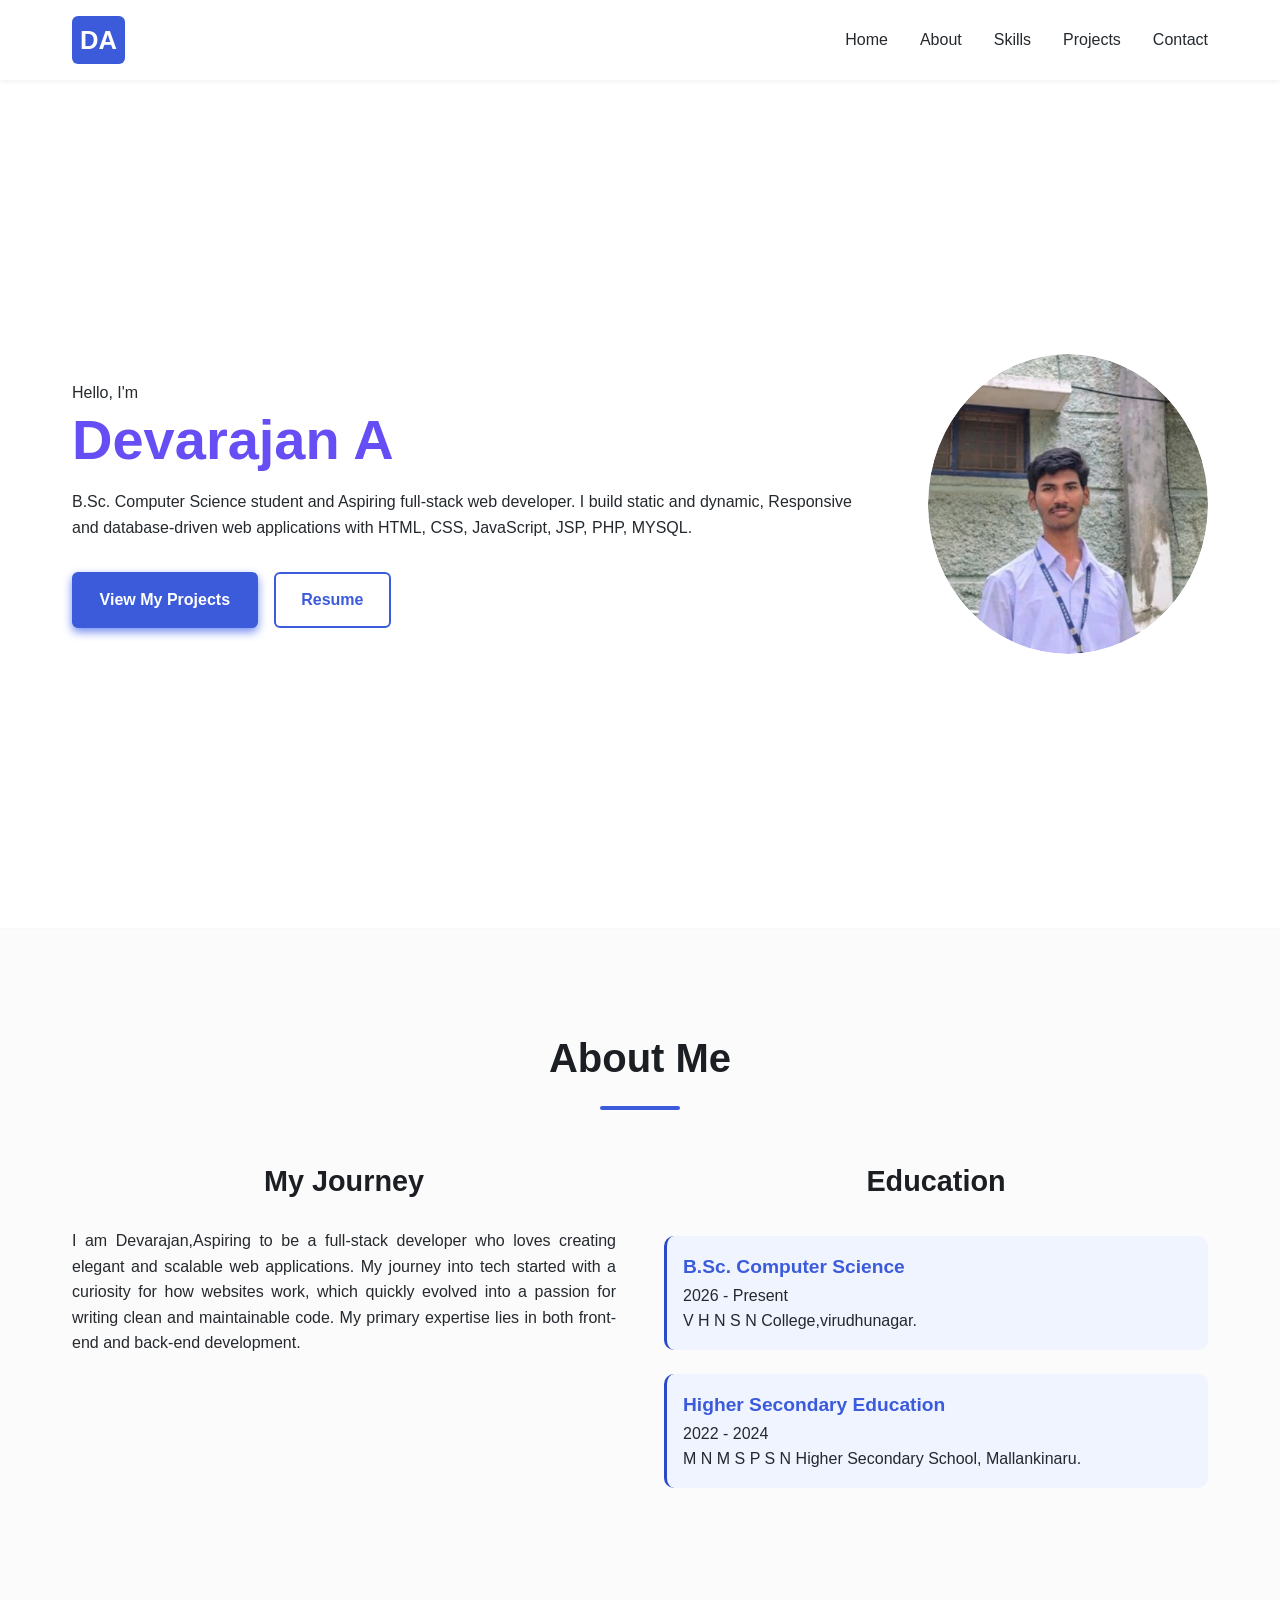
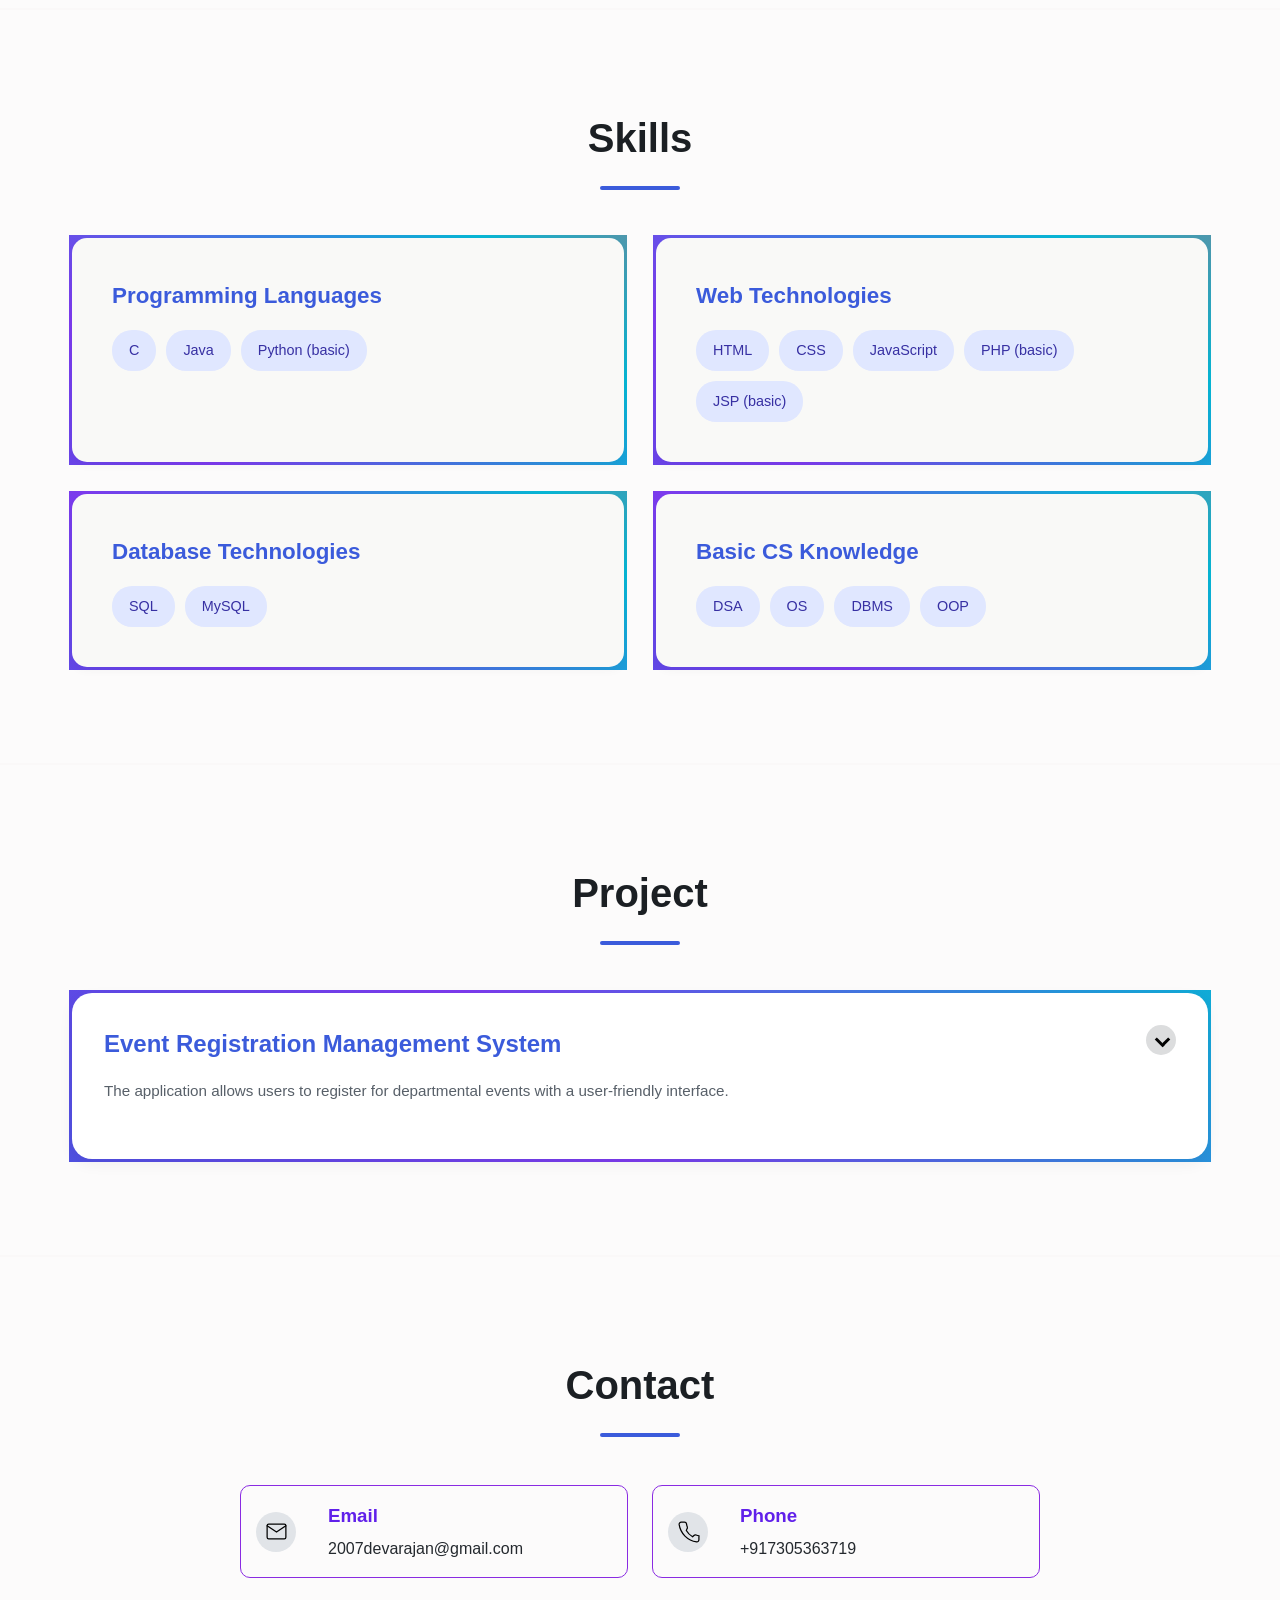
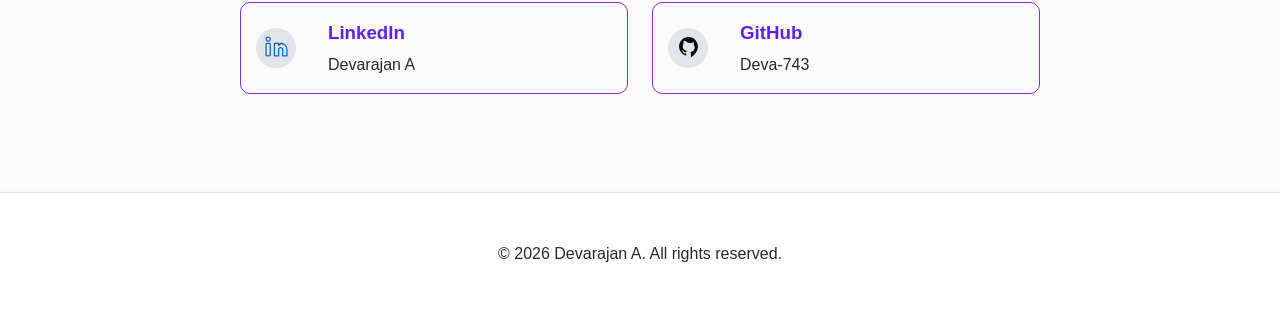
==== index.html @ 6949333c "Rename profile.html to index.html" ====
<!DOCTYPE html>
<html lang="en">

<head>
    <meta charset="UTF-8">
    <meta name="viewport" content="width=device-width, initial-scale=1.0">
    <title>Devarajan A</title>
    <link rel="stylesheet" href="profile.css">
</head>

<body>

    <!-- Header & Navigation -->
    <header>
        <div class="container">
            <nav>
                <div class="logo">DA</div>
                <ul class="nav-links">
                    <li><a href="#home">Home</a></li>
                    <li><a href="#about">About</a></li>
                    <li><a href="#skills">Skills</a></li>
                    <li><a href="#projects">Projects</a></li>
                    <li><a href="#contact">Contact</a></li>
                </ul>
                <div class="menu"
                    onclick="this.classList.toggle('open'); document.querySelector('.nav-links').classList.toggle('open');">
                    <span class="bar"></span>
                    <span class="bar"></span>
                    <span class="bar"></span>
                </div>
            </nav>
        </div>
    </header>

    <!-- home Section -->
    <section id="home">
        <div class="container">
            <div class="home-content">
                <div class="home-text">
                    Hello, I'm
                    <h1>Devarajan A</h1>
                    <p>
                        B.Sc. Computer Science student and Aspiring full-stack web developer. I build static and
                        dynamic,
                        Responsive and database-driven web applications with HTML, CSS, JavaScript, JSP, PHP, MYSQL.
                    </p>
                    <div class="cta-buttons">
                        <a href="#projects" class="btn btn-primary">View My Projects</a>
                        <a href="resume.pdf" class="btn btn-outline" target="_blank" >Resume</a>
                    </div>
                </div>
                <div class="home-image-placeholder">
                    <div class="placeholder-avatar">
                        <img src="profileimg.jpg" alt="Devarajan">
                    </div>
                </div>
            </div>

        </div>
    </section>

    <!-- About Me Section -->
    <section id="about">
        <div class="container">
            <h2 class="section-title">About Me</h2>
            <div class="about-content">
                <div class="about-text">
                    <h3>My Journey</h3>
                    <p>I am Devarajan,Aspiring to be a full-stack developer who loves creating elegant and scalable web
                        applications.
                        My journey into tech started with a curiosity for how websites work, which quickly evolved into
                        a passion for writing clean and maintainable code. My primary expertise lies in both front-end
                        and back-end development.
                    </p>
                </div>
                <div class="about-text">
                    <h3>Education</h3>
                    <div class="edu-content">
                        <div class="edu-item">
                            <p class="edu-title">B.Sc. Computer Science</p>
                            <p>2026 - Present</p>
                            <p>V H N S N College,virudhunagar.</p>
                        </div>
                        <div class="edu-item">
                            <p class="edu-title">Higher Secondary Education</p>
                            <p>2022 - 2024</p>
                            <p>M N M S P S N Higher Secondary School, Mallankinaru.</p>
                        </div>
                    </div>
                </div>
            </div>

        </div>

    </section>
    
    <!-- Skills Section -->
    <section id="skills">
        <div class="container">
            <h2 class="section-title">Skills</h2>
            <div class="skills-grid">

                <div class="skill-card">
                    <h4>Programming Languages</h4>
                    <div class="skill-tags">
                        <span class="tag">C</span>
                        <span class="tag">Java</span>
                        <span class="tag">Python (basic)</span>
                    </div>
                </div>

                <div class="skill-card">
                    <h4>Web Technologies</h4>
                    <div class="skill-tags">
                        <span class="tag">HTML</span>
                        <span class="tag">CSS</span>
                        <span class="tag">JavaScript</span>
                        <span class="tag">PHP (basic)</span>
                        <span class="tag">JSP (basic)</span>
                    </div>
                </div>

                <div class="skill-card">
                    <h4>Database Technologies</h4>
                    <div class="skill-tags">
                        <span class="tag">SQL</span>
                        <span class="tag">MySQL</span>
                    </div>
                </div>

                <div class="skill-card">
                    <h4>Basic CS Knowledge</h4>
                    <div class="skill-tags">
                        <span class="tag">DSA</span>
                        <span class="tag">OS</span>
                        <span class="tag">DBMS</span>
                        <span class="tag">OOP</span>
                    </div>
                </div>
            </div>
        </div>
        </div>
    </section>

    <!-- Projects Section -->
    <section id="projects">
        <div class="container">
            <h2 class="section-title">Project</h2>
            <div class="projects-grid">
                <div class="project-card">
                    <div class="project-info">
                        <div class="project-head">
                            <h4>Event Registration Management System</h4>
                            <div class="arrow-down" onclick="drop(this)"></div>
                        </div>
                        <p>
                            The application allows users to register for departmental events
                            with a user-friendly interface.
                        </p>
                        <div class="project-overview" style="display: none;">
                            <h4>Overview</h4>
                            <p>
                                This project involves developing a web-based event registration management
                                system for managing and organizing departmental events.
                                It includes features for user registration, event browsing, and management.
                            </p>
                            <h4>Technologies Used</h4>
                            <div class="skill-tags">
                                <span class="tag">HTML</span>
                                <span class="tag">CSS</span>
                                <span class="tag">JavaScript</span>
                                <span class="tag">JSP</span>
                                <span class="tag">MySQL</span>
                            </div>
                        </div>
                    </div>
                </div>
            </div>
        </div>
    </section>


    <!-- Contact Section -->
    <section id="contact">
        <div class="container">
            <h2 class="section-title">Contact</h2>
            <div class="contact-form">
                <a href="mailto:2007devarajan@gmail.com" target="_blank">
                    <div class="contact-det">
                        <div class="icon">
                            <!-- Email Icon -->
                            <svg width="25" height="25" viewBox="0 0 24 24" fill="none" xmlns="http://www.w3.org/2000/svg" aria-hidden="true">
                                <path d="M3 6.5C3 5.67 3.67 5 4.5 5H19.5C20.33 5 21 5.67 21 6.5V17.5C21 18.33 20.33 19 19.5 19H4.5C3.67 19 3 18.33 3 17.5V6.5Z" stroke="#000" stroke-width="1.2" stroke-linecap="round" stroke-linejoin="round"/>
                                <path d="M21 6.5L12 12.5L3 6.5" stroke="#000" stroke-width="1.2" stroke-linecap="round" stroke-linejoin="round"/>
                            </svg>
                        </div>
                        <div class="contact-info">
                            <h3>Email</h3>
                            <p>2007devarajan@gmail.com</p>
                        </div>
                    </div>
                </a>
                <div class="contact-det">
                    <div class="icon">
                        <!-- Phone Icon -->
                        <svg width="25" height="25" viewBox="0 0 24 24" fill="none" xmlns="http://www.w3.org/2000/svg" aria-hidden="true">
                            <path d="M22 16.92V20a2 2 0 0 1-2.18 2A19.86 19.86 0 0 1 3 5.18 2 2 0 0 1 5 3h3.09a2 2 0 0 1 2 1.72c.12.99.38 1.95.76 2.85a2 2 0 0 1-.45 2.11L9.91 11.09a16 16 0 0 0 6 6l1.3-1.3a2 2 0 0 1 2.11-.45c.9.38 1.86.64 2.85.76A2 2 0 0 1 22 16.92z" stroke="#000" stroke-width="1.2" stroke-linecap="round" stroke-linejoin="round"/>
                        </svg>
                    </div>
                    <div class="contact-info">
                        <h3>Phone</h3>
                        <p>+917305363719</p>
                    </div>
                </div>
                <a href="https://www.linkedin.com/in/devarajan25?utm_source=share_via&utm_content=profile&utm_medium=member_android"
                    target="_blank">
                    <div class="contact-det">
                        <div class="icon">
                            <!-- LinkedIn Icon -->
                            <svg width="25" height="25" viewBox="0 0 24 24" fill="none" xmlns="http://www.w3.org/2000/svg" aria-hidden="true">
                                <path d="M16 8a6 6 0 0 1 6 6v6h-4v-6a2 2 0 0 0-4 0v6h-4v-12h4v2a4 4 0 0 1 4-2z" stroke="#0A66C2" stroke-width="1.2" stroke-linecap="round" stroke-linejoin="round"/>
                                <rect x="2" y="8" width="4" height="12" rx="1" stroke="#0A66C2" stroke-width="1.2"/>
                                <circle cx="4" cy="4" r="2" stroke="#0A66C2" stroke-width="1.2"/>
                            </svg>
                        </div>
                        <div class="contact-info">
                            <h3>LinkedIn</h3>
                            <p>Devarajan A</p>
                        </div>
                    </div>
                </a>
                <a href="https://github.com/Deva-743" target="_blank">
                    <div class="contact-det">
                        <div class="icon">
                            <!-- GitHub Icon -->
                            <svg width="25" height="25" viewBox="0 0 24 24" fill="none" xmlns="http://www.w3.org/2000/svg" aria-hidden="true">
                                <path d="M12 2C7.03 2 3 6.03 3 11c0 4.08 2.63 7.54 6.28 8.76.46.08.63-.2.63-.45v-1.6c-2.55.55-3.09-1.23-3.09-1.23-.42-1.06-1.03-1.34-1.03-1.34-.84-.58.06-.57.06-.57.93.07 1.42.96 1.42.96.83 1.42 2.18 1.01 2.71.77.08-.6.32-1.01.58-1.24-2.04-.23-4.18-1.02-4.18-4.56 0-1.01.36-1.84.95-2.49-.1-.23-.41-1.16.09-2.42 0 0 .78-.25 2.55.95A8.7 8.7 0 0 1 12 7.5c.79 0 1.59.11 2.34.32 1.77-1.2 2.55-.95 2.55-.95.5 1.26.19 2.19.09 2.42.59.65.95 1.48.95 2.49 0 3.54-2.14 4.33-4.18 4.56.33.29.62.86.62 1.73v2.56c0 .25.17.54.64.45C18.37 18.54 21 15.08 21 11c0-4.97-4.03-9-9-9z" stroke="#000" stroke-width="0" fill="#000"/>
                            </svg>
                        </div>
                        <div class="contact-info">
                            <h3>GitHub</h3>
                            <p>Deva-743</p>
                        </div>
                    </div>
                </a>
            </div>
        </div>
    </section>

    <!-- Footer -->
    <footer>
        <div class="container">
            <p> © 2026 Devarajan A. All rights reserved.</p>
        </div>
    </footer>

    <script src="profile.js"></script>
    </script>

</body>

</html>
---- profile.css ----
* {
    margin: 0;
    padding: 0;
    box-sizing: border-box;
    font-family: 'Segoe UI', Tahoma, Geneva, Verdana, sans-serif;
    scroll-behavior: smooth;
}

body {
    background-color: #fcfbfb;
    color: #24292e;
    line-height: 1.6;
}

h1,
h2,
h3,
h4 {
    color: #1b1f23;
    margin-bottom: 1rem;
}

a {
    text-decoration: none;
    color: inherit;
}

/*Container*/
.container {
    max-width: 1200px;
    margin: 0 auto;
    padding: 0 2rem;
}

.btn {
    display: block;
    padding: 0.8rem 1.6rem;
    border-radius: 6px;
    font-weight: 600;
    cursor: pointer;
    transition: all 0.2s ease-in-out;
    text-align: center;
}

.btn-primary {
    background-color: #3b5bdb;
    color: #ffffff;
    border: 2px solid #3b5bdb;
    animation: popup 2s infinite ease-in-out;
    transition: transform 4s ;
    box-shadow: 0 4px 10px #738cf0;
}
@keyframes popup {
    0%{transform: translateY(0px);}
    50%{transform: translateY(-5px);}
    100%{transform: translateY(0px);}
}
.btn-primary:hover {
    background-color: #2a4ac8;
    border-color: #2a4ac8;
}

.btn-outline {
    background-color: transparent;
    color: #3b5bdb;
    border: 2px solid #3b5bdb;
}

.btn-outline:hover {
    background-color: rgba(59, 91, 219, 0.05);
}

.btn-sm {
    padding: 0.6rem 1.2rem;
    font-size: 0.9rem;
}

/*section*/
section {
    padding: 6rem 0;
    border-bottom: 2px solid #faf8f8;
}

.section-title {
    text-align: center;
    font-size: 2.5rem;
    margin-bottom: 3rem;
    position: relative;
}

.section-title::after {
    content: '';
    display: block;
    width: 80px;
    height: 4px;
    background-color: #3b5bdb;
    margin: 1rem auto 0;
    border-radius: 2px;
}

header {
    background-color: #ffffff;
    position: sticky;
    top: 0;
    z-index: 1000;
    box-shadow: 0 2px 4px rgba(0, 0, 0, 0.05);
}

nav {
    display: flex;
    justify-content: space-between;
    align-items: center;
    height: 80px;
    background: transparent;
}

.menu {
    display: none;
    cursor: pointer;
}

.bar {
    width: 25px;
    height: 4px;
    background-color: #000000;
    margin: 5px 0;
    display: block;
    transform-origin: center;
    transition: transform 0.3s ease, opacity 0.3s ease;
}

.menu.open .bar:nth-child(2) {
    opacity: 0;
}

.menu.open .bar:nth-child(1) {
    transform: translateY(9px) rotate(45deg);
}

.menu.open .bar:nth-child(3) {
    transform: translateY(-9px) rotate(-45deg);
}

.logo {
    font-size: 1.6rem;
    font-weight: bold;
    background-color: #3b5bdb;
    color: #ffffff;
    padding: 0.2rem 0.5rem;
    border-radius: 6px;
}

.nav-links {
    display: flex;
    gap: 2rem;
    list-style: none;
}

.nav-links a:hover {
    color: #fbd30a;
}

/*home Section*/
#home {
    display: flex;
    align-items: center;
    background-color: white;
    height: calc(100vh - 50px);
    text-align: left;
}

.home-content {
    display: flex;
    justify-content: space-around;
    gap: 4rem;
    align-items: center;
    height: 100vh;
}

.home-text h1 {
    color:rgb(100, 78, 244);
    font-size: 3.5rem;
    line-height: 1.2;
}

.home-image-placeholder {
    flex: 1;
    display: flex;
    justify-content: center;
    align-items: center;
}
.placeholder-avatar
{
    height: 300px;
    width: 280px;
    overflow: hidden;
    border-radius: 50%;
    animation: glow 3s infinite alternate;
}
.placeholder-avatar img {
    object-fit: cover;
    height: 100%;
    width: 100%;
    background-color: #faf8f8;
    border-radius: 50%;
    transition: filter 0.5s ease-in-out ,transform 0.4s ease-in-out;
    
}
.placeholder-avatar:hover img
{
    transform: scale(1.2);
}
@keyframes glow {
    from {
        filter: drop-shadow(0 0 10px rgb(0, 255, 200));
    }

    to {
        filter: drop-shadow(0 0 30px rgb(0, 255, 200));
    }
}

.cta-buttons {
    display: flex;
    gap: 1rem;
    margin-top: 2rem;
}

/* --- About Me Section --- */
#about .about-content {
    display: grid;
    grid-template-columns: 1fr 1fr;
    gap: 3rem;
}

.about-text h3 {
    font-size: 1.8rem;
    margin-bottom: 1.5rem;
    text-align: center;
}
.about-text{
    text-align: justify;
}
.edu-content {
    margin-top: 2rem;
}

.edu-item {
    padding: 1rem;
    background-color: #f0f4ff;
    border-left: 3px solid #2a4ac8;
    border-radius: 10px;
    margin-bottom: 1.5rem;
}

.edu-title {
    font-size: 1.2rem;
    font-weight: bold;
    color: #3b5bdb;
}


@keyframes border-spin {
    0% {
        background-position: 0% 50%;
    }

    50% {
        background-position: 100% 0%;
    }

    100% {
        background-position: 0% 50%;
    }
}

/* --- Skills & Tech Stack --- */
#skills .skills-grid {
    display: grid;
    grid-template-columns: repeat(2, minmax(340px, 1fr));
    gap: 2rem;
}

.skill-card {
    position: relative;
    background-color: rgb(249, 249, 247);
    padding: 2.5rem;
    border-radius: 15px;
    box-shadow: 0 4px 10px rgba(0, 0, 0, 0.03);
    transition: transform 0.2s, box-shadow 0.2s;
}

.skill-card::before,
.project-card::before {
    content: "";
    position: absolute;
    inset: -3px;
    background: linear-gradient(45deg, #3b5bdb, #7c3aed, #06b6d4, #f84e4e, #3b5bdb);
    background-size: 250% 250%; 
    animation: border-spin 3s linear infinite;
    z-index: -1;
}

.skill-card h4 {
    font-size: 1.4rem;
    color: #3b5bdb;
    margin-bottom: 1rem;
}

.skill-tags {
    display: flex;
    flex-wrap: wrap;
    gap: 10px;
    /* Space between tags */
}

.tag {
    background-color: #e0e7ff;
    /* Light blue background */
    color: #3730a3;
    /* Dark blue text */
    padding: 8px 16px;
    border-radius: 20px;
    /* Fully rounded edges */
    font-size: 0.9rem;
    font-weight: 500;
    cursor: default;
    transition: all 0.2s ease;
    border: 1px solid transparent;
}

.tag:hover {
    background-color: #4169E1;
    color: #ffffff;
    transform: scale(1.05);
}

/* Projects */
#projects .projects-grid {
    display: flex;
    justify-content: center;
    flex-wrap: wrap;
    align-items: center;
    gap: 2.5rem;
}

.project-card {
    position: relative;
    background-color: #ffffff;
    border-radius: 20px;
    box-shadow: 0 5px 15px rgba(0, 0, 0, 0.05);
    transition: transform 0.2s, box-shadow 0.2s;
    width: 100%;
}

.project-info {
    padding: 2rem;
    text-align: left;
}

.project-info h4 {
    color: #3b5bdb;
    font-size: 1.5rem;
}

.project-info p {
    font-size: 0.95rem;
    color: #586069;
    margin-bottom: 1.5rem;
}

.project-head {
    display: flex;
    justify-content: space-between;
}

.arrow-down {
    width: 30px;
    height: 30px;
    border-radius: 50%;
    background-color: #dcddde;
    position: relative;
}

.arrow-down:after {
    content: '';
    position: absolute;
    top: 30%;
    left: 35%;
    border-right: 3px solid #000000;
    border-bottom: 3px solid #040404;
    rotate: 45deg;
    width: 8px;
    height: 8px;
}
.project-card:hover .arrow-down {
    background-color: #e4dfe8;
}
.project-overview {
    display: flex;
    flex-direction: column;
    border-top: 2px solid #e1e4e8;
}

/* --- Contact Section --- */
#contact .contact-form {
    max-width: 800px;
    margin: 0 auto;
    display: grid;
    grid-template-columns: 1fr 1fr;
    gap: 1.5rem;
    perspective: 500px;
}

.contact-det {
    display: flex;
    flex-direction: row;
    gap: 2rem;
    border: 1px solid blueviolet;
    border-radius: 10px;
    padding: 15px;
    align-items: center;
    transition: 0.3s ease;
}
.icon {
    width: 40px;
    height: 40px;
    display: flex;
    justify-content: center;
    align-items: center;
    background-color: #e1e4e8;
    border-radius: 50%;
    transition: background-color 0.3s ease, transform 0.3s ease;
}
.contact-det h3 {
    color: #6020ea;
    margin-bottom: 0.3rem;
}
.contact-det:hover .icon {
    border: 1px solid #6020ea;
}
/* --- Footer --- */
footer {
    background-color: #ffffff;
    padding: 3rem 0;
    text-align: center;
    border-top: 1px solid #e1e4e8;
}

/* --- Mobile Responsiveness (The core adaptation) --- */
@media (max-width: 992px) {
    .section-title {
        font-size: 2.2rem;
    }

    #home {
        text-align: center;
        height: auto;
        padding: 6rem 0;
    }

    .home-content {
        padding-right: 0;
        margin-bottom: 3rem;
    }

    .home-content h1 {
        font-size: 2.8rem;
    }

    .placeholder-avatar img {
        width: 220px;
        height: 220px;
    }

    #about .about-content {
        grid-template-columns: 1fr;
    }
}

@media (max-width: 768px) {
    header {
        top: 30px;
    }

    #skills .skills-grid {
        grid-template-columns: 1fr;

    }

    .menu {
        display: block;
    }

    .nav-links {
        display: none;
    }

    .nav-links.close {
        display: none;
    }

    .nav-links.open {
        display: flex;
        flex-direction: column;
        position: absolute;
        top: 80px;
        right: 0;
        background-color: #ffffff;
        width: 50%;
        padding-bottom: 10px;
        text-align: center;
        box-shadow: 0 4px 6px rgba(0, 0, 0, 0.1);
    }

    section .home-content {
        padding: 2rem 0;
    }

    section {
        padding: 8rem 0;
    }

    .home-content {
        flex-direction: column;
        align-items: center;
    }

    .home-text {
        order: 2;
    }

    .home-image-placeholder {
        order: 1;
    }
    .placeholder-avatar
    {
        width: 250px;
        height: 250px;
    }
    .placeholder-avatar img
    {
        width: 250px;
        height: 250px;
        object-fit: cover;
    }
    .nav-links {
        display: none;
    }

    /* Hide main links on small screens */
    .btn {
        width: 100%;
        display: block;
        margin: 0.5rem 0;
    }

    .cta-buttons {
        flex-direction: column;
        gap: 0.5rem;
        width: 100%;
    }

    .project-actions {
        flex-direction: column;
        width: 100%;
        gap: 0.5rem;
    }

    #contact .contact-form {
        grid-template-columns: 1fr;
    }

    .arrow-down {
        width: 70px;
    }
}
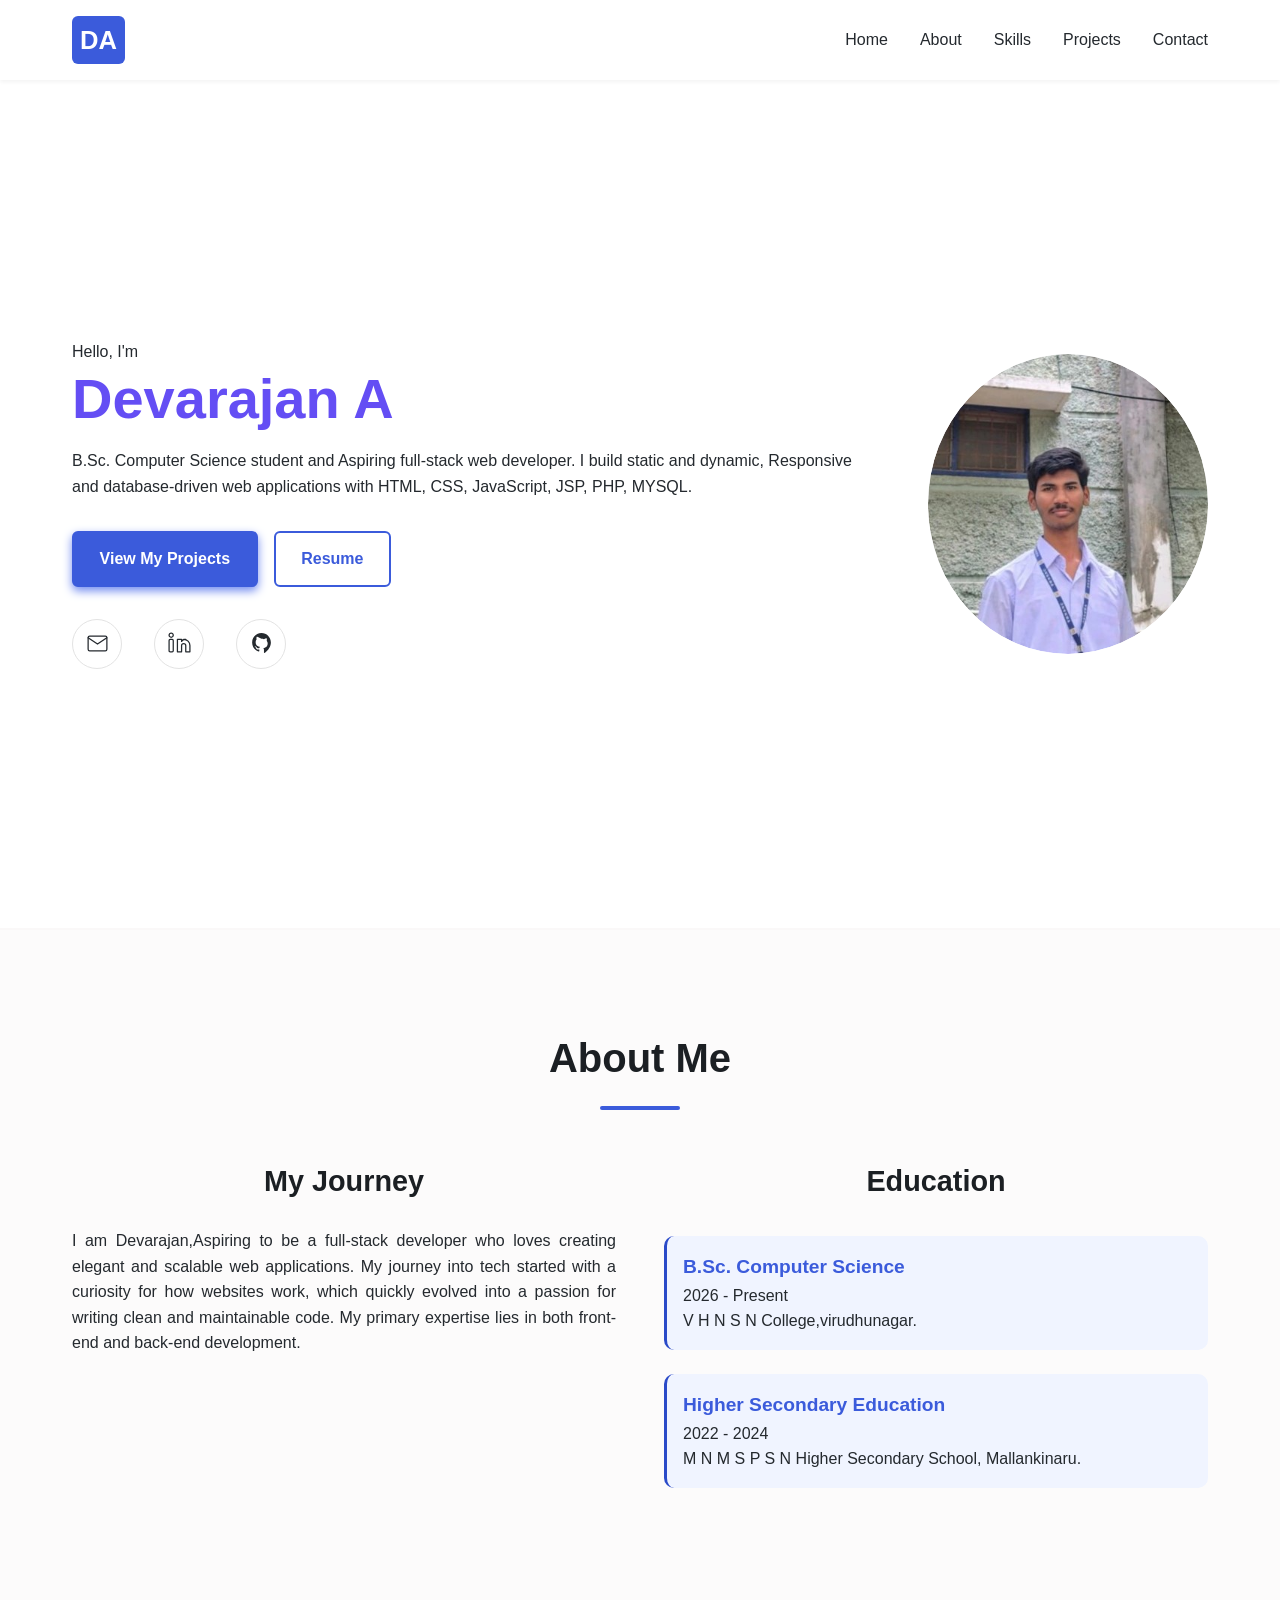
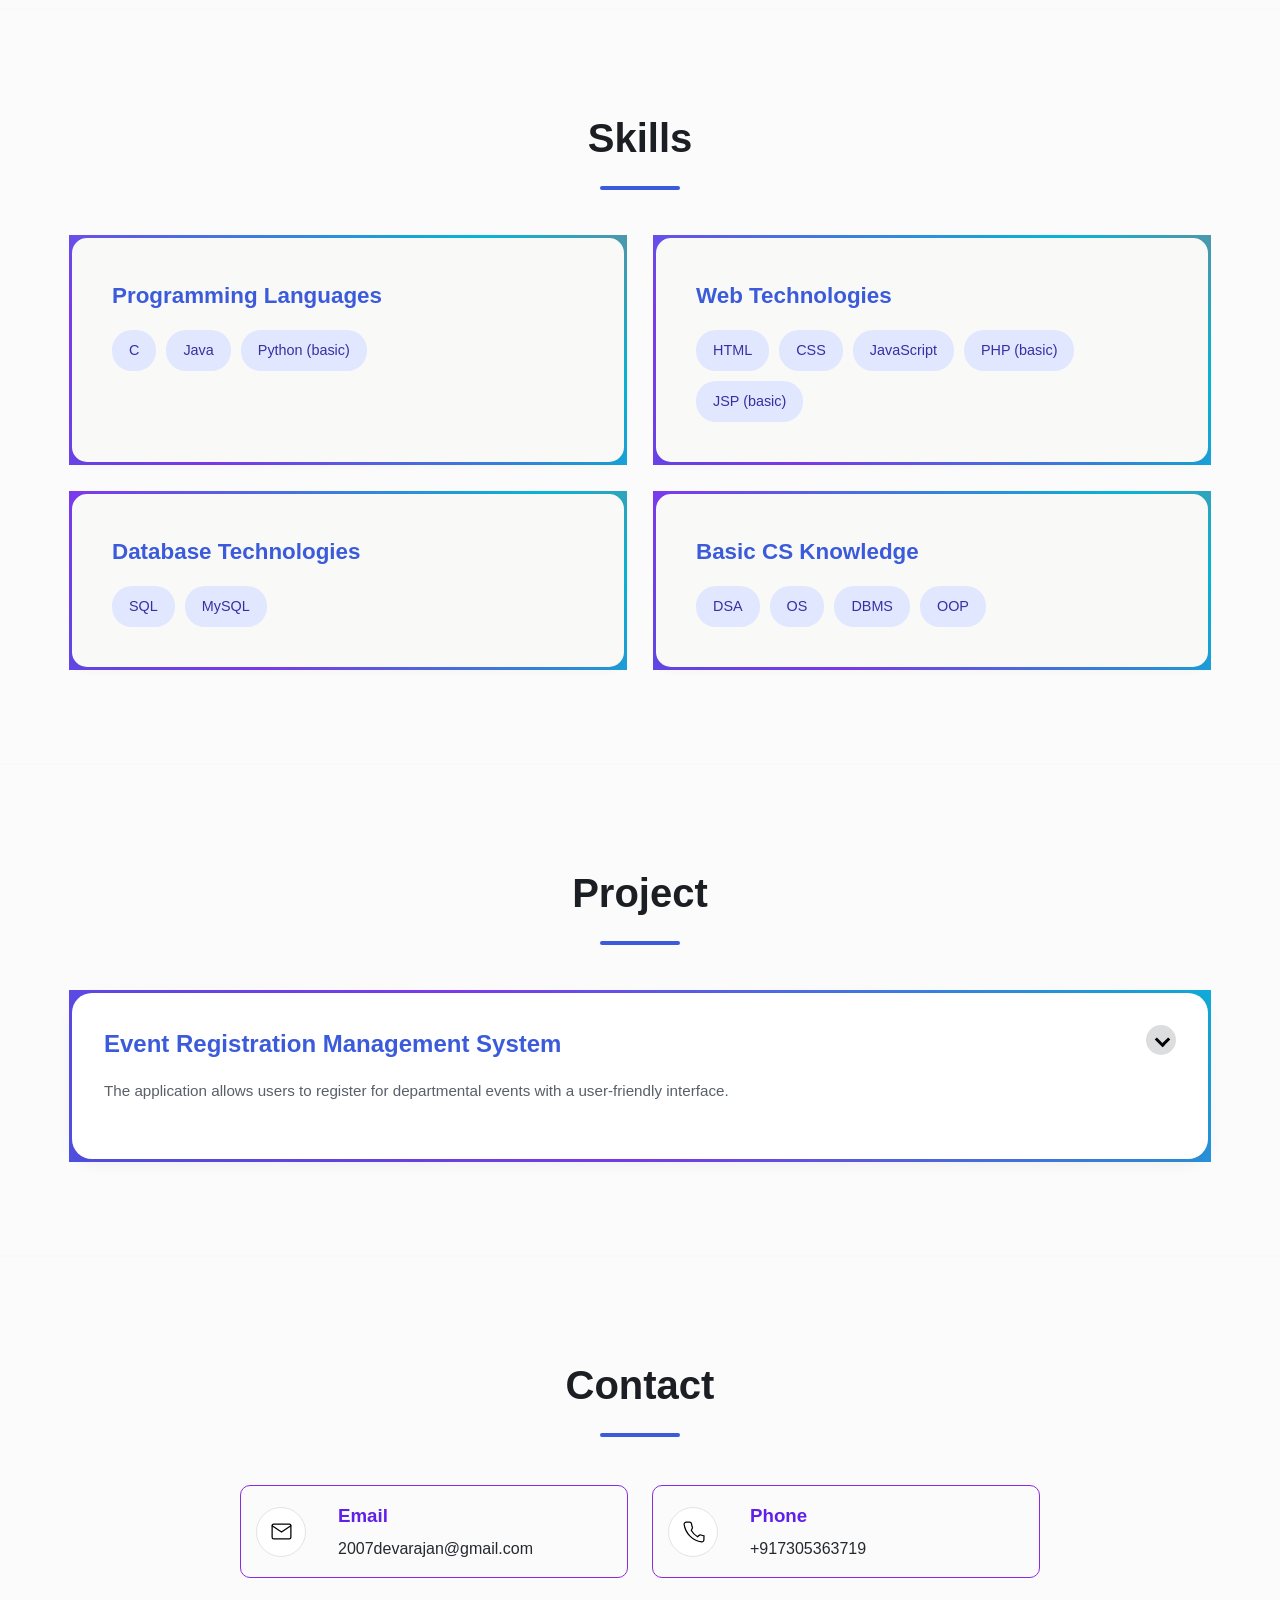
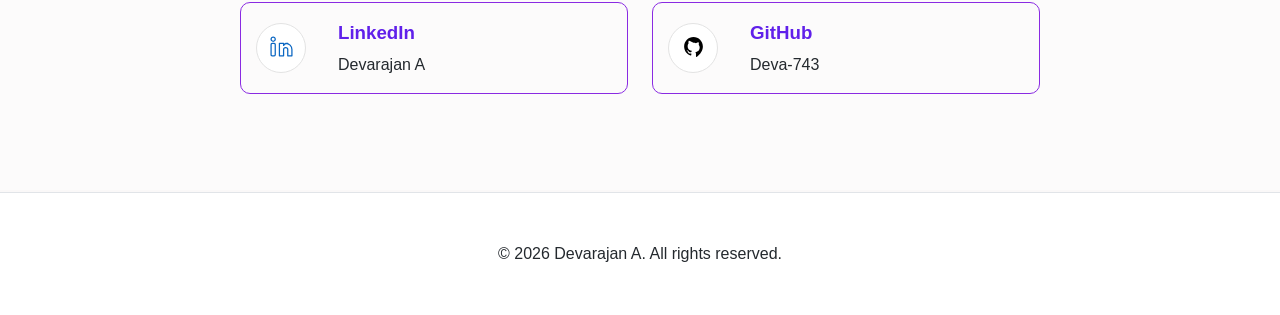
==== commit 65c602f3: "index page add contact-icons" ====
--- a/index.html
+++ b/index.html
@@ -46,7 +46,49 @@
                     </p>
                     <div class="cta-buttons">
                         <a href="#projects" class="btn btn-primary">View My Projects</a>
-                        <a href="resume.pdf" class="btn btn-outline" target="_blank" >Resume</a>
+                        <a href="resume.pdf" class="btn btn-outline" target="_blank">Resume</a>
+                    </div>
+                    <div class="contact-icons">
+                        <a href="mailto:2007devarajan@gmail.com" target="_blank">
+                            <div class="icon">
+                                <!-- Email Icon -->
+                                <svg width="25" height="25" viewBox="0 0 24 24" fill="none"
+                                    xmlns="http://www.w3.org/2000/svg" aria-hidden="true">
+                                    <path
+                                        d="M3 6.5C3 5.67 3.67 5 4.5 5H19.5C20.33 5 21 5.67 21 6.5V17.5C21 18.33 20.33 19 19.5 19H4.5C3.67 19 3 18.33 3 17.5V6.5Z"
+                                        stroke="currentcolor" stroke-width="1.2" stroke-linecap="round"
+                                        stroke-linejoin="round" />
+                                    <path d="M21 6.5L12 12.5L3 6.5" stroke="currentcolor" stroke-width="1.2"
+                                        stroke-linecap="round" stroke-linejoin="round" />
+                                </svg>
+                            </div>
+                        </a>
+                        <a href="https://www.linkedin.com/in/devarajan25?utm_source=share_via&utm_content=profile&utm_medium=member_android"
+                            target="_blank">
+                            <div class="icon">
+                                <!-- LinkedIn Icon -->
+                                <svg width="25" height="25" viewBox="0 0 24 24" fill="none"
+                                    xmlns="http://www.w3.org/2000/svg" aria-hidden="true">
+                                    <path d="M16 8a6 6 0 0 1 6 6v6h-4v-6a2 2 0 0 0-4 0v6h-4v-12h4v2a4 4 0 0 1 4-2z"
+                                        stroke="currentcolor" stroke-width="1.2" stroke-linecap="round"
+                                        stroke-linejoin="round" />
+                                    <rect x="2" y="8" width="4" height="12" rx="1" stroke="currentcolor"
+                                        stroke-width="1.2" />
+                                    <circle cx="4" cy="4" r="2" stroke="currentcolor" stroke-width="1.2" />
+                                </svg>
+                            </div>
+                        </a>
+                        <a href="https://github.com/Deva-743" target="_blank">
+                            <div class="icon">
+                                <!-- GitHub Icon -->
+                                <svg width="25" height="25" viewBox="0 0 24 24" fill="none"
+                                    xmlns="http://www.w3.org/2000/svg" aria-hidden="true">
+                                    <path
+                                        d="M12 2C7.03 2 3 6.03 3 11c0 4.08 2.63 7.54 6.28 8.76.46.08.63-.2.63-.45v-1.6c-2.55.55-3.09-1.23-3.09-1.23-.42-1.06-1.03-1.34-1.03-1.34-.84-.58.06-.57.06-.57.93.07 1.42.96 1.42.96.83 1.42 2.18 1.01 2.71.77.08-.6.32-1.01.58-1.24-2.04-.23-4.18-1.02-4.18-4.56 0-1.01.36-1.84.95-2.49-.1-.23-.41-1.16.09-2.42 0 0 .78-.25 2.55.95A8.7 8.7 0 0 1 12 7.5c.79 0 1.59.11 2.34.32 1.77-1.2 2.55-.95 2.55-.95.5 1.26.19 2.19.09 2.42.59.65.95 1.48.95 2.49 0 3.54-2.14 4.33-4.18 4.56.33.29.62.86.62 1.73v2.56c0 .25.17.54.64.45C18.37 18.54 21 15.08 21 11c0-4.97-4.03-9-9-9z"
+                                        stroke="currentcolor" stroke-width="0" fill="currentcolor" />
+                                </svg>
+                            </div>
+                        </a>
                     </div>
                 </div>
                 <div class="home-image-placeholder">
@@ -93,7 +135,7 @@
         </div>
 
     </section>
-    
+
     <!-- Skills Section -->
     <section id="skills">
         <div class="container">
@@ -189,9 +231,13 @@
                     <div class="contact-det">
                         <div class="icon">
                             <!-- Email Icon -->
-                            <svg width="25" height="25" viewBox="0 0 24 24" fill="none" xmlns="http://www.w3.org/2000/svg" aria-hidden="true">
-                                <path d="M3 6.5C3 5.67 3.67 5 4.5 5H19.5C20.33 5 21 5.67 21 6.5V17.5C21 18.33 20.33 19 19.5 19H4.5C3.67 19 3 18.33 3 17.5V6.5Z" stroke="#000" stroke-width="1.2" stroke-linecap="round" stroke-linejoin="round"/>
-                                <path d="M21 6.5L12 12.5L3 6.5" stroke="#000" stroke-width="1.2" stroke-linecap="round" stroke-linejoin="round"/>
+                            <svg width="25" height="25" viewBox="0 0 24 24" fill="none"
+                                xmlns="http://www.w3.org/2000/svg" aria-hidden="true">
+                                <path
+                                    d="M3 6.5C3 5.67 3.67 5 4.5 5H19.5C20.33 5 21 5.67 21 6.5V17.5C21 18.33 20.33 19 19.5 19H4.5C3.67 19 3 18.33 3 17.5V6.5Z"
+                                    stroke="#000" stroke-width="1.2" stroke-linecap="round" stroke-linejoin="round" />
+                                <path d="M21 6.5L12 12.5L3 6.5" stroke="#000" stroke-width="1.2" stroke-linecap="round"
+                                    stroke-linejoin="round" />
                             </svg>
                         </div>
                         <div class="contact-info">
@@ -203,8 +249,11 @@
                 <div class="contact-det">
                     <div class="icon">
                         <!-- Phone Icon -->
-                        <svg width="25" height="25" viewBox="0 0 24 24" fill="none" xmlns="http://www.w3.org/2000/svg" aria-hidden="true">
-                            <path d="M22 16.92V20a2 2 0 0 1-2.18 2A19.86 19.86 0 0 1 3 5.18 2 2 0 0 1 5 3h3.09a2 2 0 0 1 2 1.72c.12.99.38 1.95.76 2.85a2 2 0 0 1-.45 2.11L9.91 11.09a16 16 0 0 0 6 6l1.3-1.3a2 2 0 0 1 2.11-.45c.9.38 1.86.64 2.85.76A2 2 0 0 1 22 16.92z" stroke="#000" stroke-width="1.2" stroke-linecap="round" stroke-linejoin="round"/>
+                        <svg width="25" height="25" viewBox="0 0 24 24" fill="none" xmlns="http://www.w3.org/2000/svg"
+                            aria-hidden="true">
+                            <path
+                                d="M22 16.92V20a2 2 0 0 1-2.18 2A19.86 19.86 0 0 1 3 5.18 2 2 0 0 1 5 3h3.09a2 2 0 0 1 2 1.72c.12.99.38 1.95.76 2.85a2 2 0 0 1-.45 2.11L9.91 11.09a16 16 0 0 0 6 6l1.3-1.3a2 2 0 0 1 2.11-.45c.9.38 1.86.64 2.85.76A2 2 0 0 1 22 16.92z"
+                                stroke="#000" stroke-width="1.2" stroke-linecap="round" stroke-linejoin="round" />
                         </svg>
                     </div>
                     <div class="contact-info">
@@ -217,10 +266,13 @@
                     <div class="contact-det">
                         <div class="icon">
                             <!-- LinkedIn Icon -->
-                            <svg width="25" height="25" viewBox="0 0 24 24" fill="none" xmlns="http://www.w3.org/2000/svg" aria-hidden="true">
-                                <path d="M16 8a6 6 0 0 1 6 6v6h-4v-6a2 2 0 0 0-4 0v6h-4v-12h4v2a4 4 0 0 1 4-2z" stroke="#0A66C2" stroke-width="1.2" stroke-linecap="round" stroke-linejoin="round"/>
-                                <rect x="2" y="8" width="4" height="12" rx="1" stroke="#0A66C2" stroke-width="1.2"/>
-                                <circle cx="4" cy="4" r="2" stroke="#0A66C2" stroke-width="1.2"/>
+                            <svg width="25" height="25" viewBox="0 0 24 24" fill="none"
+                                xmlns="http://www.w3.org/2000/svg" aria-hidden="true">
+                                <path d="M16 8a6 6 0 0 1 6 6v6h-4v-6a2 2 0 0 0-4 0v6h-4v-12h4v2a4 4 0 0 1 4-2z"
+                                    stroke="#0A66C2" stroke-width="1.2" stroke-linecap="round"
+                                    stroke-linejoin="round" />
+                                <rect x="2" y="8" width="4" height="12" rx="1" stroke="#0A66C2" stroke-width="1.2" />
+                                <circle cx="4" cy="4" r="2" stroke="#0A66C2" stroke-width="1.2" />
                             </svg>
                         </div>
                         <div class="contact-info">
@@ -233,8 +285,11 @@
                     <div class="contact-det">
                         <div class="icon">
                             <!-- GitHub Icon -->
-                            <svg width="25" height="25" viewBox="0 0 24 24" fill="none" xmlns="http://www.w3.org/2000/svg" aria-hidden="true">
-                                <path d="M12 2C7.03 2 3 6.03 3 11c0 4.08 2.63 7.54 6.28 8.76.46.08.63-.2.63-.45v-1.6c-2.55.55-3.09-1.23-3.09-1.23-.42-1.06-1.03-1.34-1.03-1.34-.84-.58.06-.57.06-.57.93.07 1.42.96 1.42.96.83 1.42 2.18 1.01 2.71.77.08-.6.32-1.01.58-1.24-2.04-.23-4.18-1.02-4.18-4.56 0-1.01.36-1.84.95-2.49-.1-.23-.41-1.16.09-2.42 0 0 .78-.25 2.55.95A8.7 8.7 0 0 1 12 7.5c.79 0 1.59.11 2.34.32 1.77-1.2 2.55-.95 2.55-.95.5 1.26.19 2.19.09 2.42.59.65.95 1.48.95 2.49 0 3.54-2.14 4.33-4.18 4.56.33.29.62.86.62 1.73v2.56c0 .25.17.54.64.45C18.37 18.54 21 15.08 21 11c0-4.97-4.03-9-9-9z" stroke="#000" stroke-width="0" fill="#000"/>
+                            <svg width="25" height="25" viewBox="0 0 24 24" fill="none"
+                                xmlns="http://www.w3.org/2000/svg" aria-hidden="true">
+                                <path
+                                    d="M12 2C7.03 2 3 6.03 3 11c0 4.08 2.63 7.54 6.28 8.76.46.08.63-.2.63-.45v-1.6c-2.55.55-3.09-1.23-3.09-1.23-.42-1.06-1.03-1.34-1.03-1.34-.84-.58.06-.57.06-.57.93.07 1.42.96 1.42.96.83 1.42 2.18 1.01 2.71.77.08-.6.32-1.01.58-1.24-2.04-.23-4.18-1.02-4.18-4.56 0-1.01.36-1.84.95-2.49-.1-.23-.41-1.16.09-2.42 0 0 .78-.25 2.55.95A8.7 8.7 0 0 1 12 7.5c.79 0 1.59.11 2.34.32 1.77-1.2 2.55-.95 2.55-.95.5 1.26.19 2.19.09 2.42.59.65.95 1.48.95 2.49 0 3.54-2.14 4.33-4.18 4.56.33.29.62.86.62 1.73v2.56c0 .25.17.54.64.45C18.37 18.54 21 15.08 21 11c0-4.97-4.03-9-9-9z"
+                                    stroke="#000" stroke-width="0" fill="#000" />
                             </svg>
                         </div>
                         <div class="contact-info">
@@ -259,4 +314,4 @@
 
 </body>
 
-</html>
+</html>
--- a/profile.css
+++ b/profile.css
@@ -225,7 +225,30 @@
     gap: 1rem;
     margin-top: 2rem;
 }
-
+.contact-icons
+{
+    padding-top: 2rem;
+    display: flex;
+    justify-content:flex-start;
+    align-items: center;
+    gap: 2rem;
+}
+.contact-icons :nth-child(1) .icon:hover{
+    transform: translateY(-4px);
+    color: rgb( 234, 67, 53);
+    border: 1px solid rgb( 234, 67, 53);
+    
+}
+.contact-icons :nth-child(2) .icon:hover{
+    transform: translateY(-4px);
+    color: #4285F4 ;
+    border: 1px solid #4285F4 ;
+}
+.contact-icons :nth-child(3) .icon:hover{
+    transform: translateY(-4px);
+    color: #34A853 ;
+    border: 1px solid #34A853 ;
+}
 /* --- About Me Section --- */
 #about .about-content {
     display: grid;
@@ -423,21 +446,19 @@
     transition: 0.3s ease;
 }
 .icon {
-    width: 40px;
-    height: 40px;
+    width: 50px;
+    height: 50px;
     display: flex;
     justify-content: center;
     align-items: center;
-    background-color: #e1e4e8;
+    background-color: #ffffff;
+    border: 1px solid rgb(227, 227, 227);
     border-radius: 50%;
     transition: background-color 0.3s ease, transform 0.3s ease;
 }
 .contact-det h3 {
     color: #6020ea;
     margin-bottom: 0.3rem;
-}
-.contact-det:hover .icon {
-    border: 1px solid #6020ea;
 }
 /* --- Footer --- */
 footer {
@@ -570,7 +591,10 @@
     #contact .contact-form {
         grid-template-columns: 1fr;
     }
-
+    .contact-icons
+    {
+        justify-content: center;
+    }
     .arrow-down {
         width: 70px;
     }
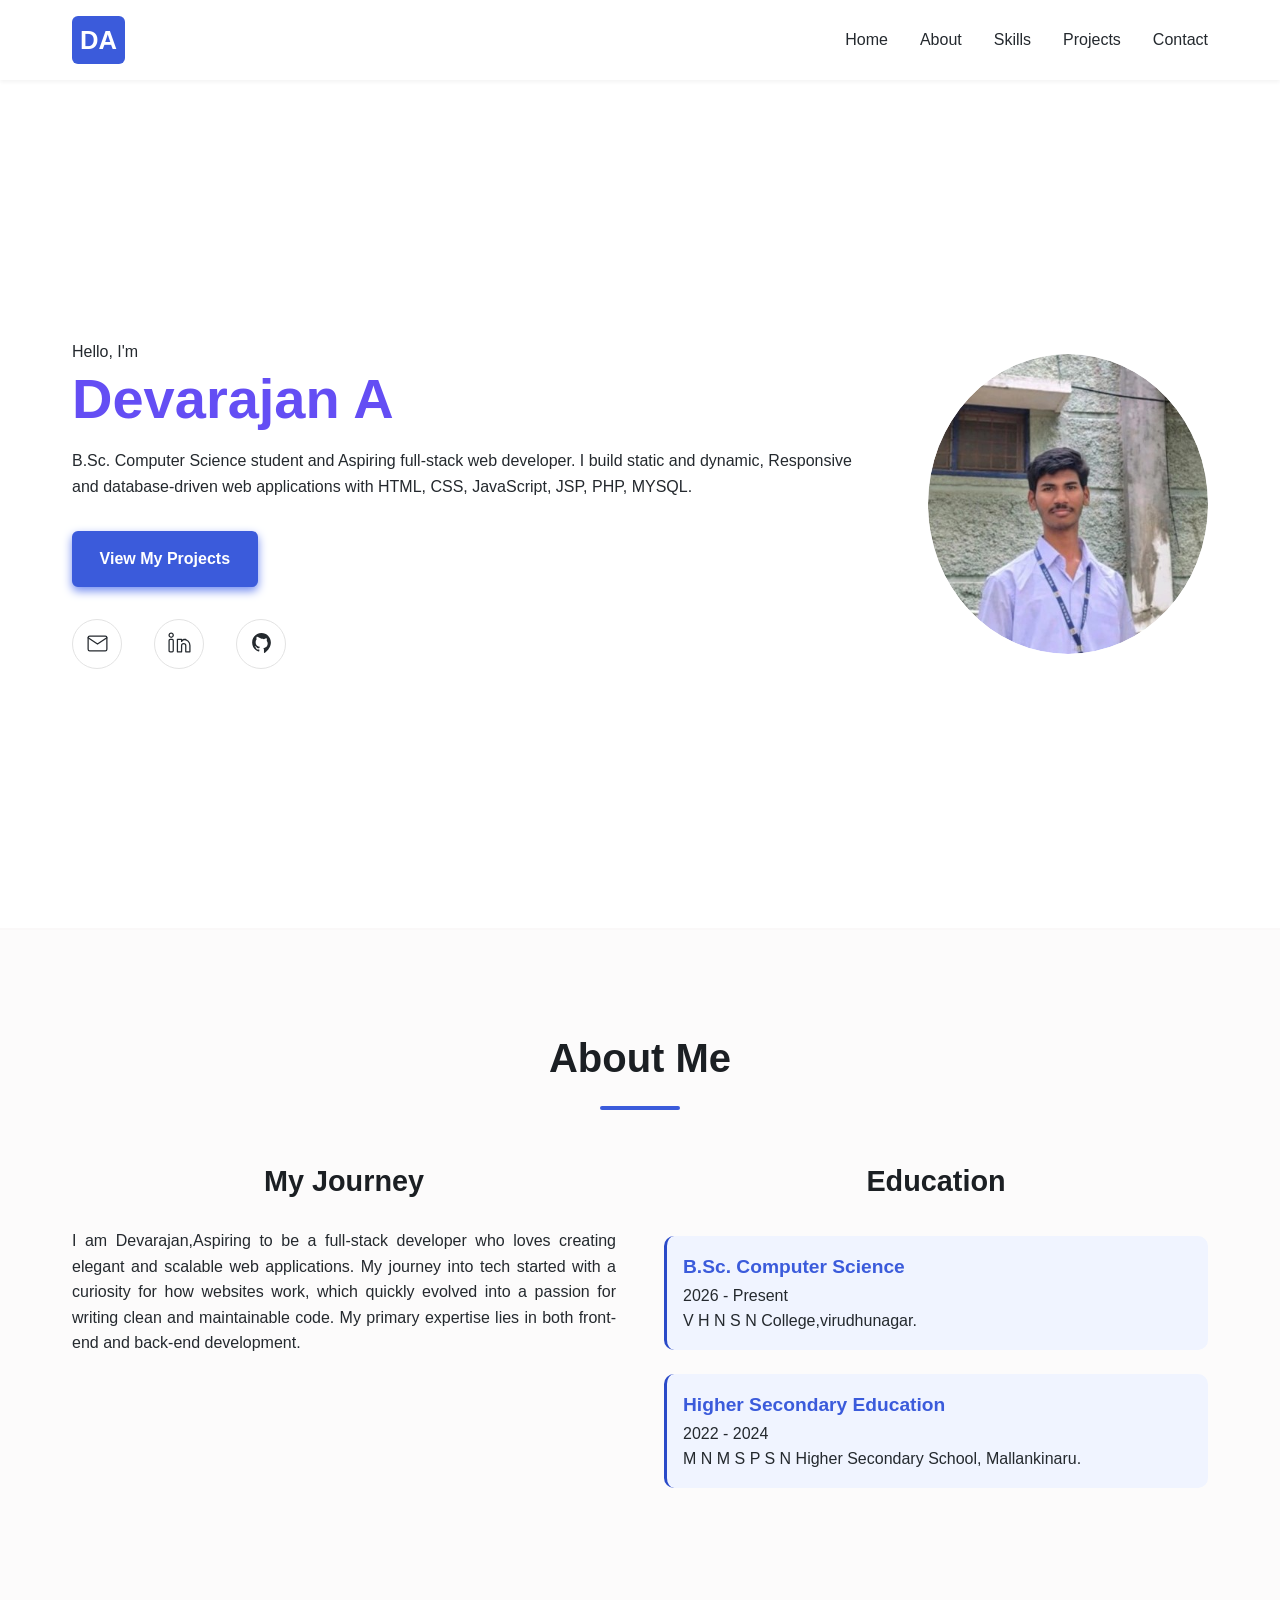
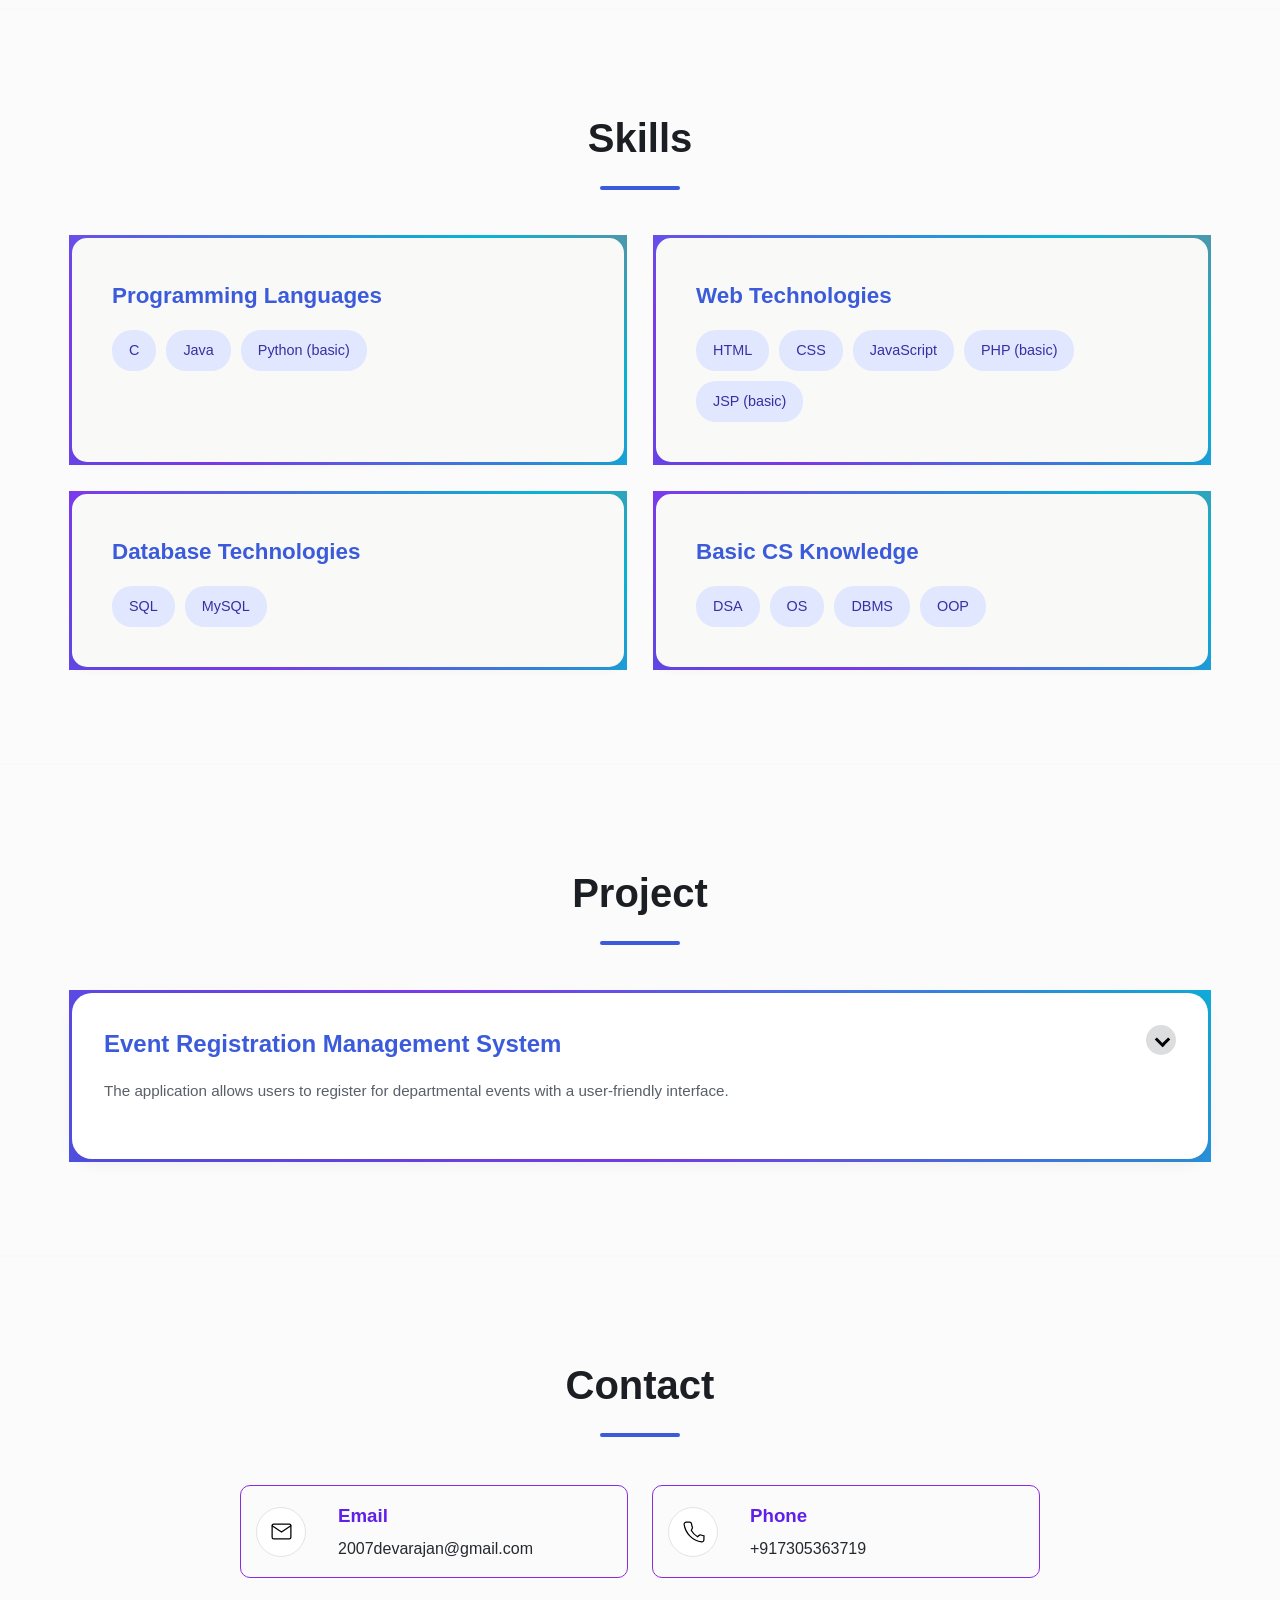
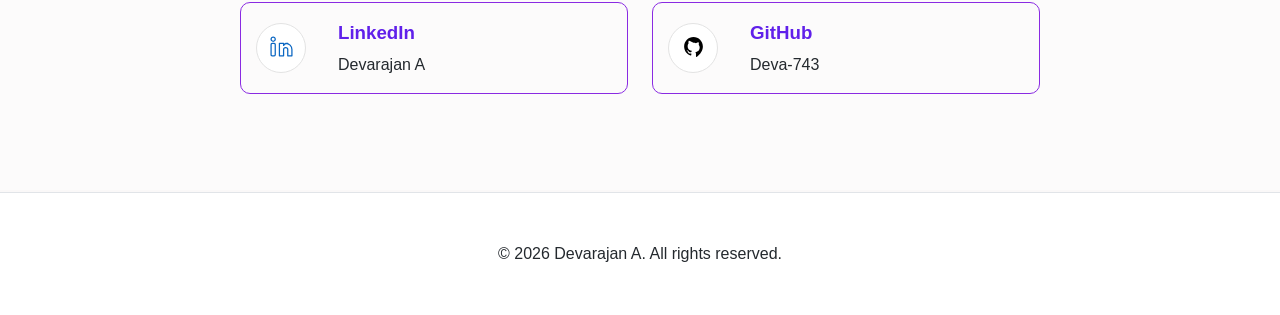
==== commit 4460e45d: "remove the resume" ====
--- a/index.html
+++ b/index.html
@@ -46,7 +46,6 @@
                     </p>
                     <div class="cta-buttons">
                         <a href="#projects" class="btn btn-primary">View My Projects</a>
-                        <a href="resume.pdf" class="btn btn-outline" target="_blank">Resume</a>
                     </div>
                     <div class="contact-icons">
                         <a href="mailto:2007devarajan@gmail.com" target="_blank">
@@ -314,4 +313,4 @@
 
 </body>
 
-</html>+</html>
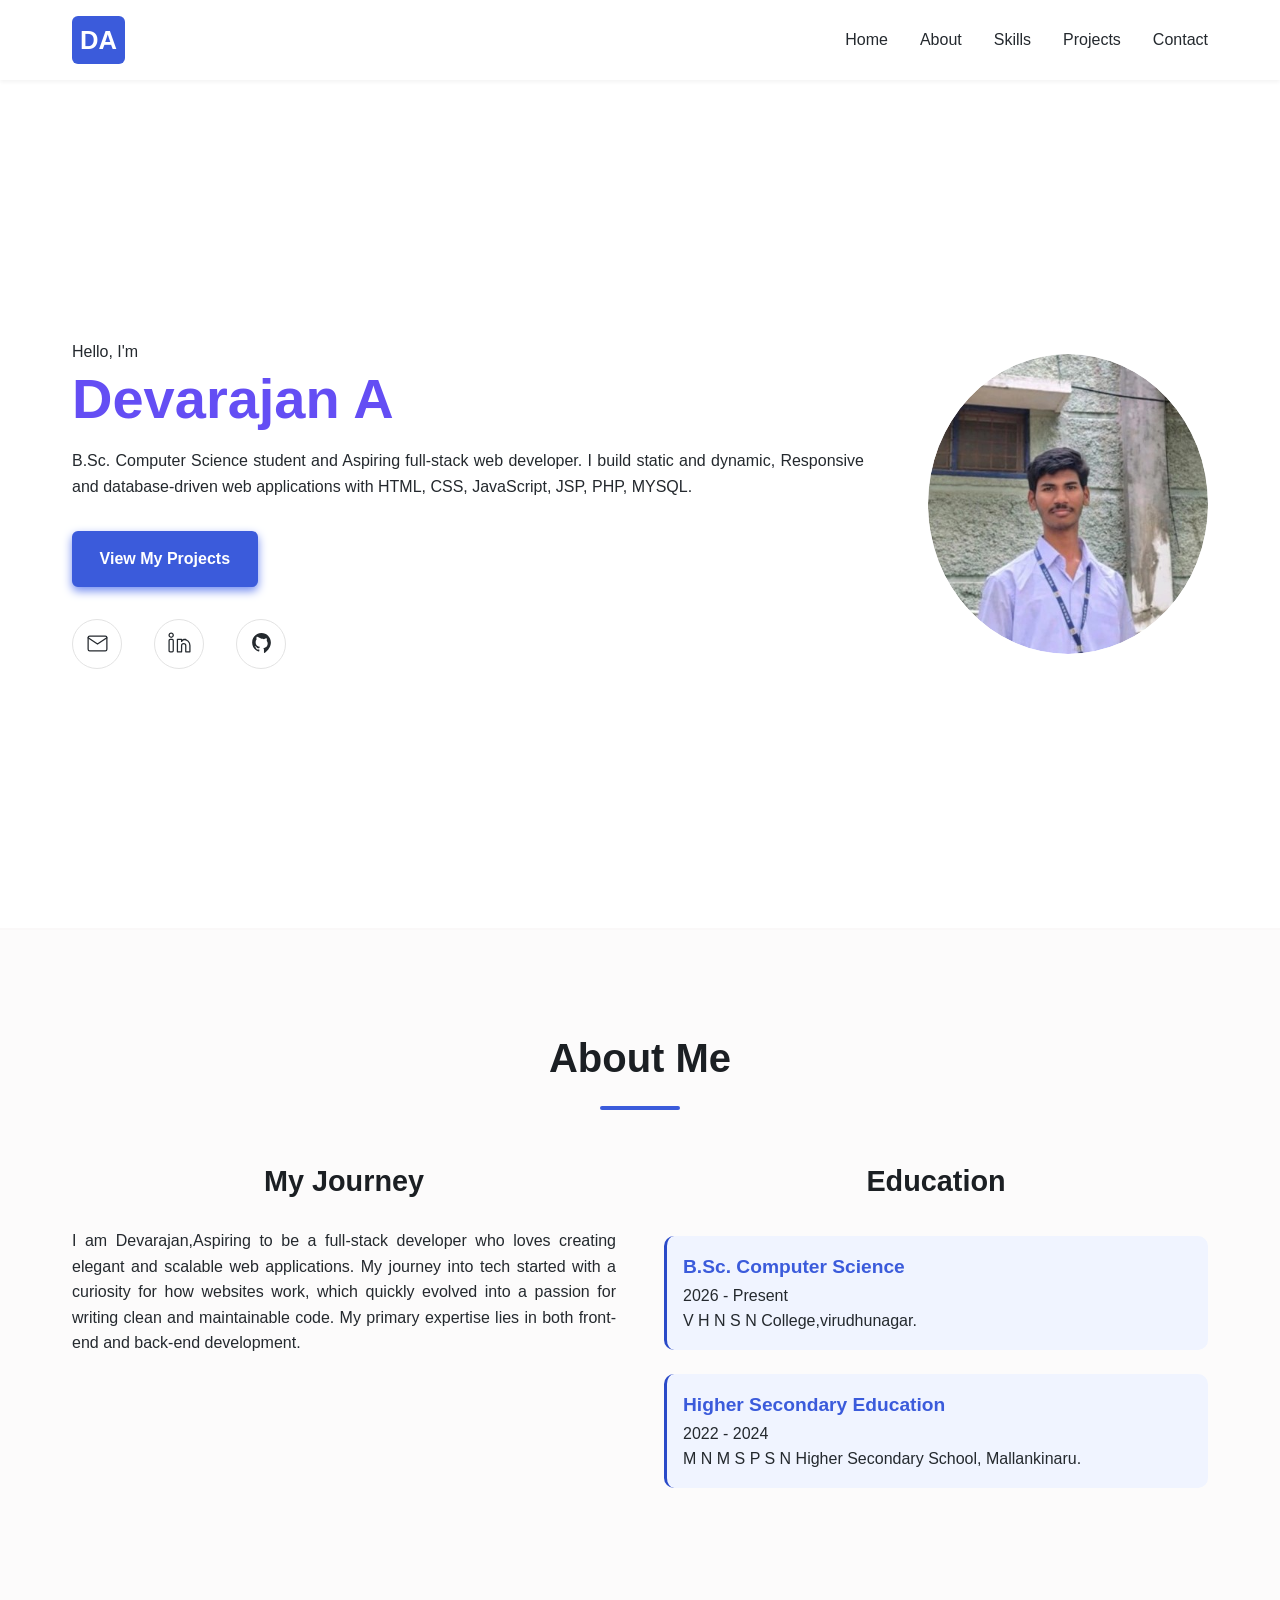
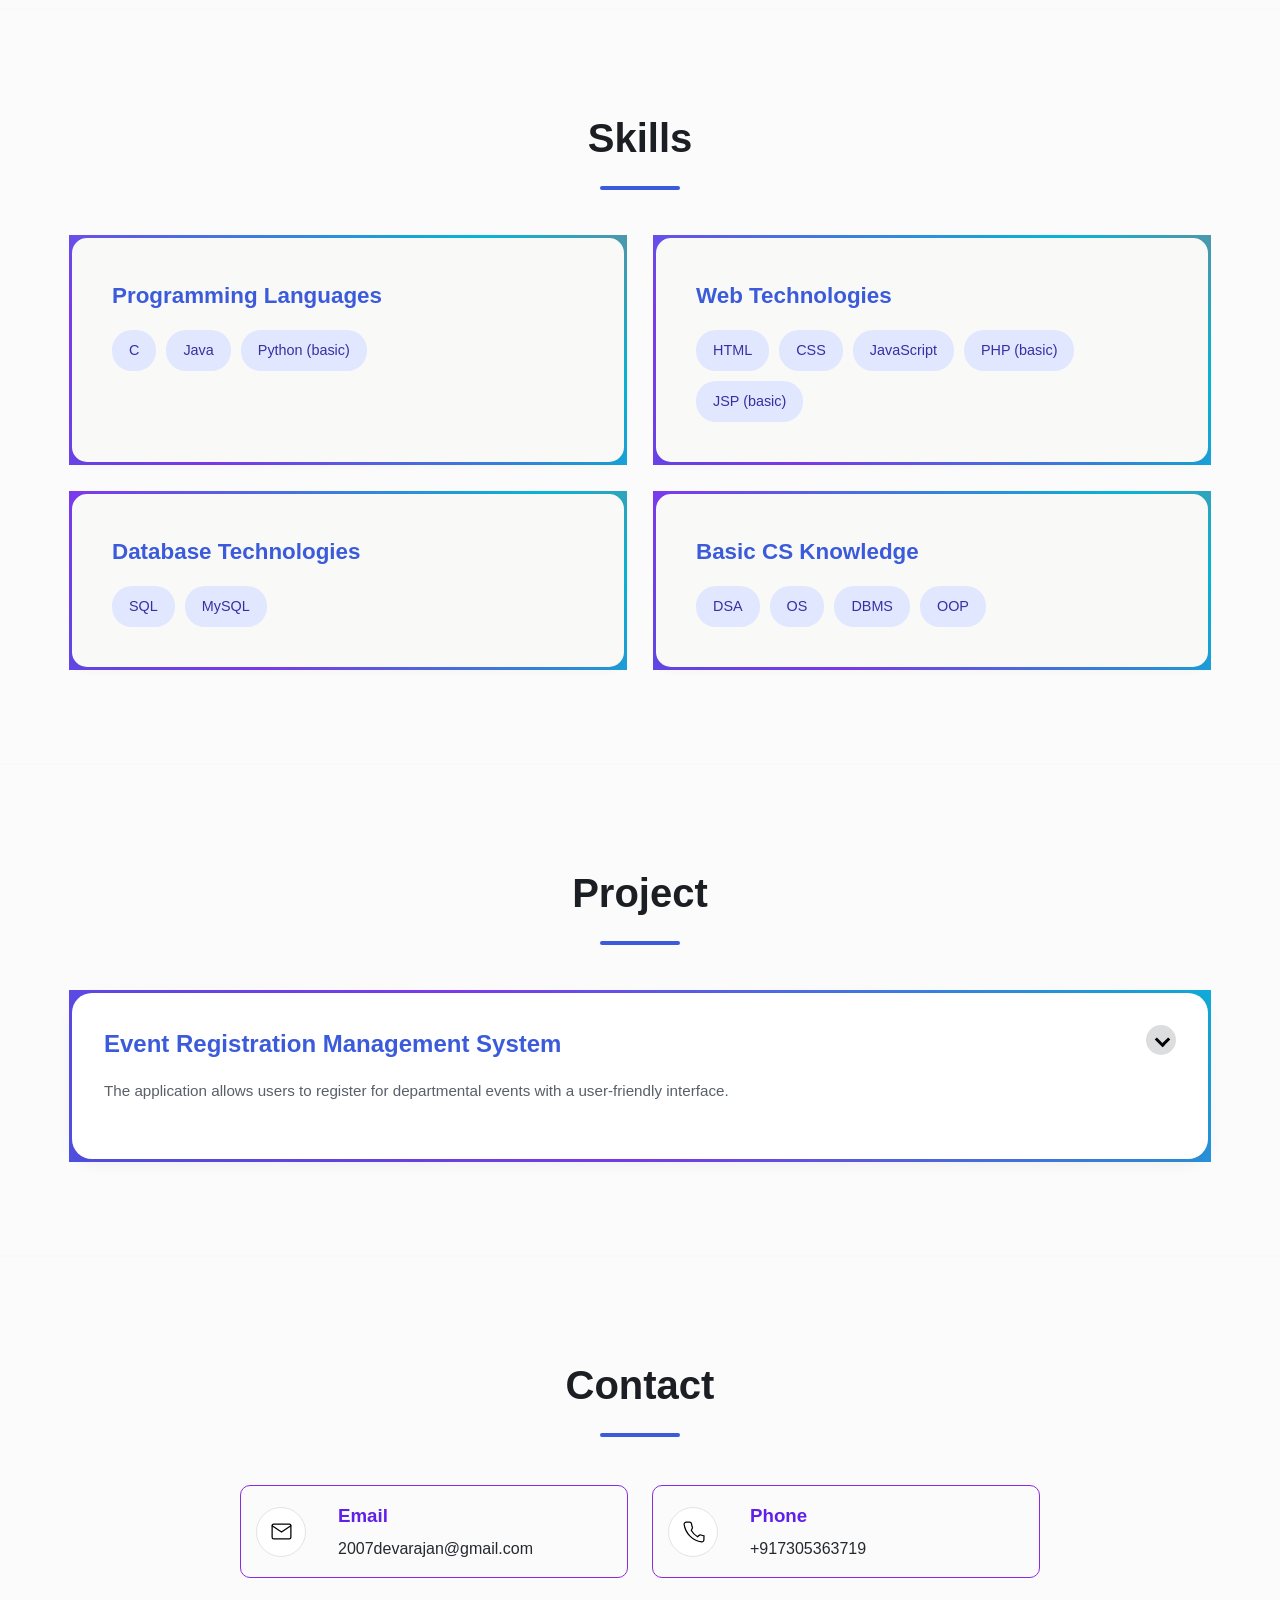
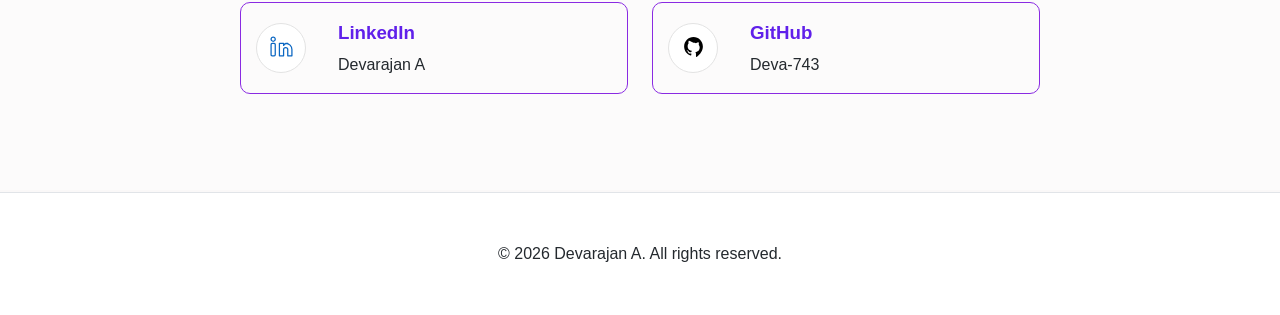
==== commit 23d4581c: "protect image" ====
--- a/index.html
+++ b/index.html
@@ -92,7 +92,7 @@
                 </div>
                 <div class="home-image-placeholder">
                     <div class="placeholder-avatar">
-                        <img src="profileimg.jpg" alt="Devarajan">
+                        <img src="profileimg.jpg" alt="Devarajan" oncontextmenu="return false;" draggable="false">
                     </div>
                 </div>
             </div>
--- a/profile.css
+++ b/profile.css
@@ -182,7 +182,9 @@
     font-size: 3.5rem;
     line-height: 1.2;
 }
-
+.home-text p{
+    text-align:justify;
+}
 .home-image-placeholder {
     flex: 1;
     display: flex;
@@ -598,4 +600,4 @@
     .arrow-down {
         width: 70px;
     }
-}+}
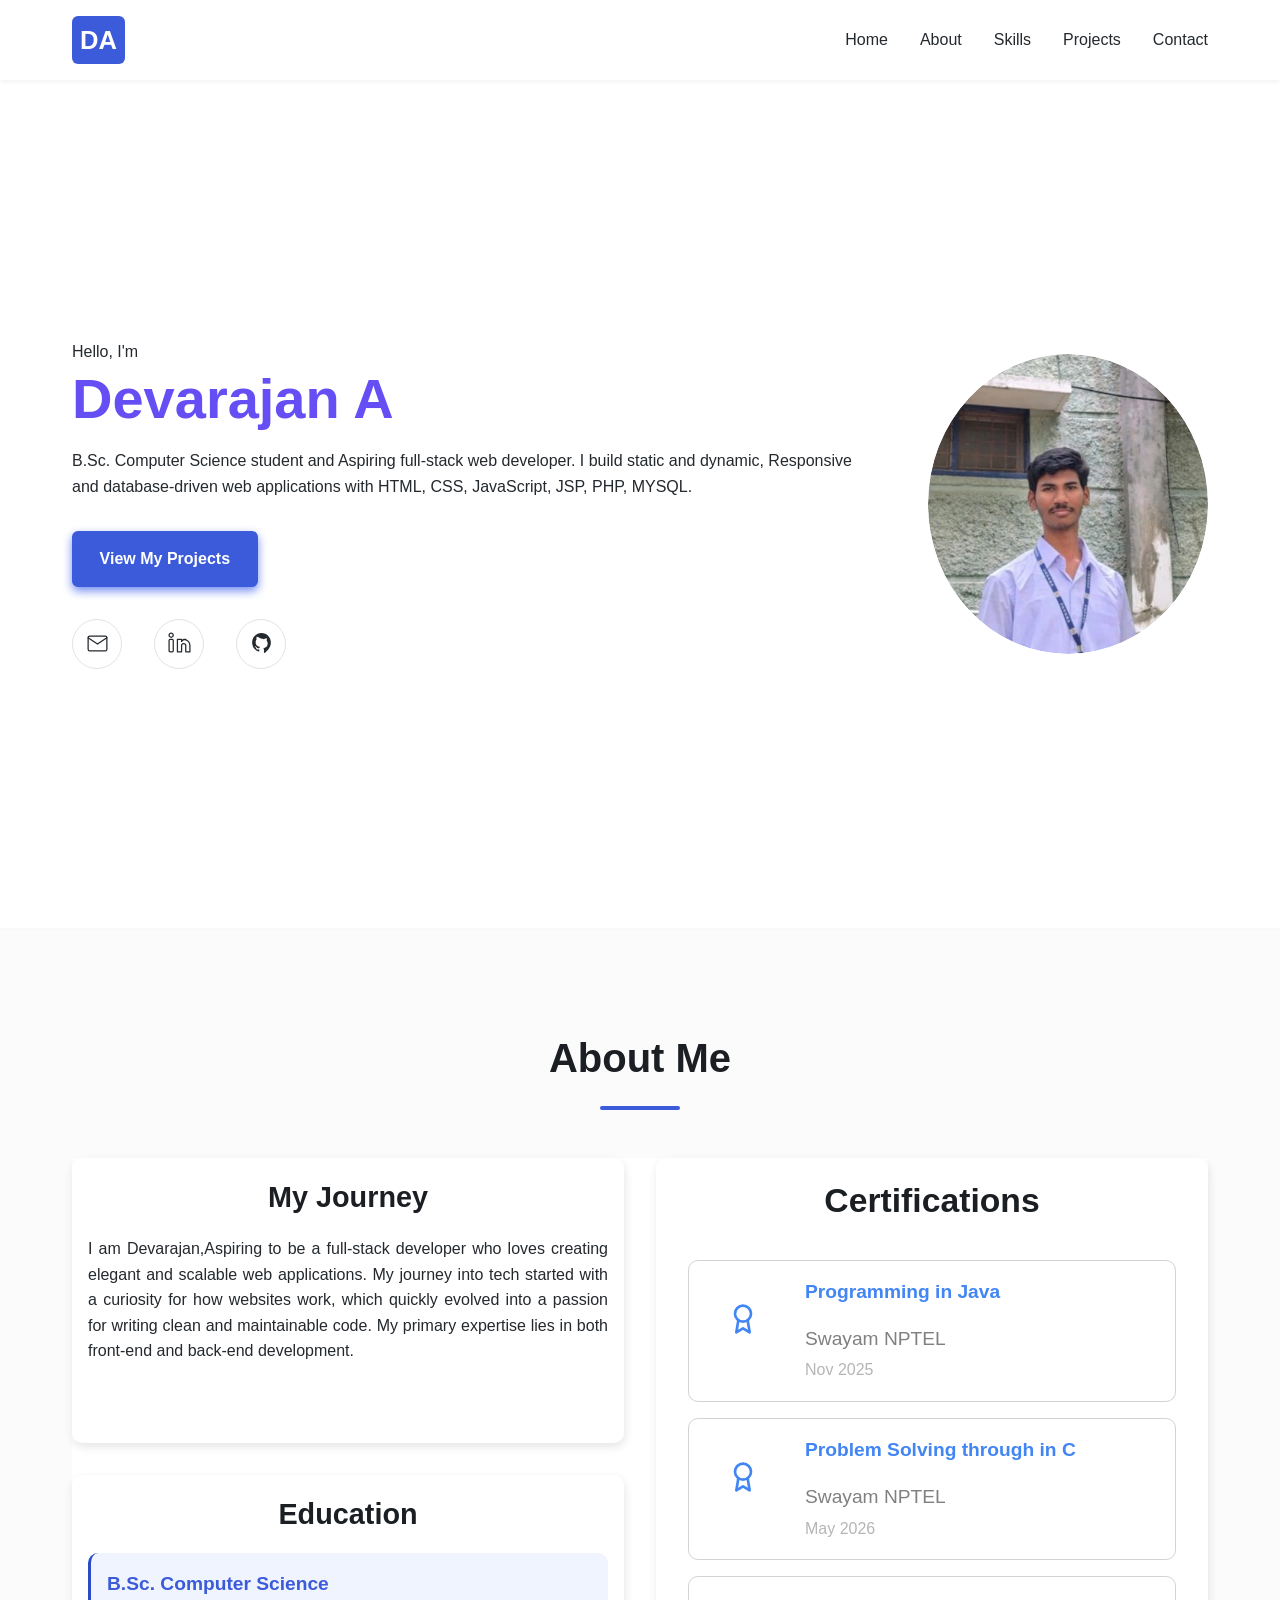
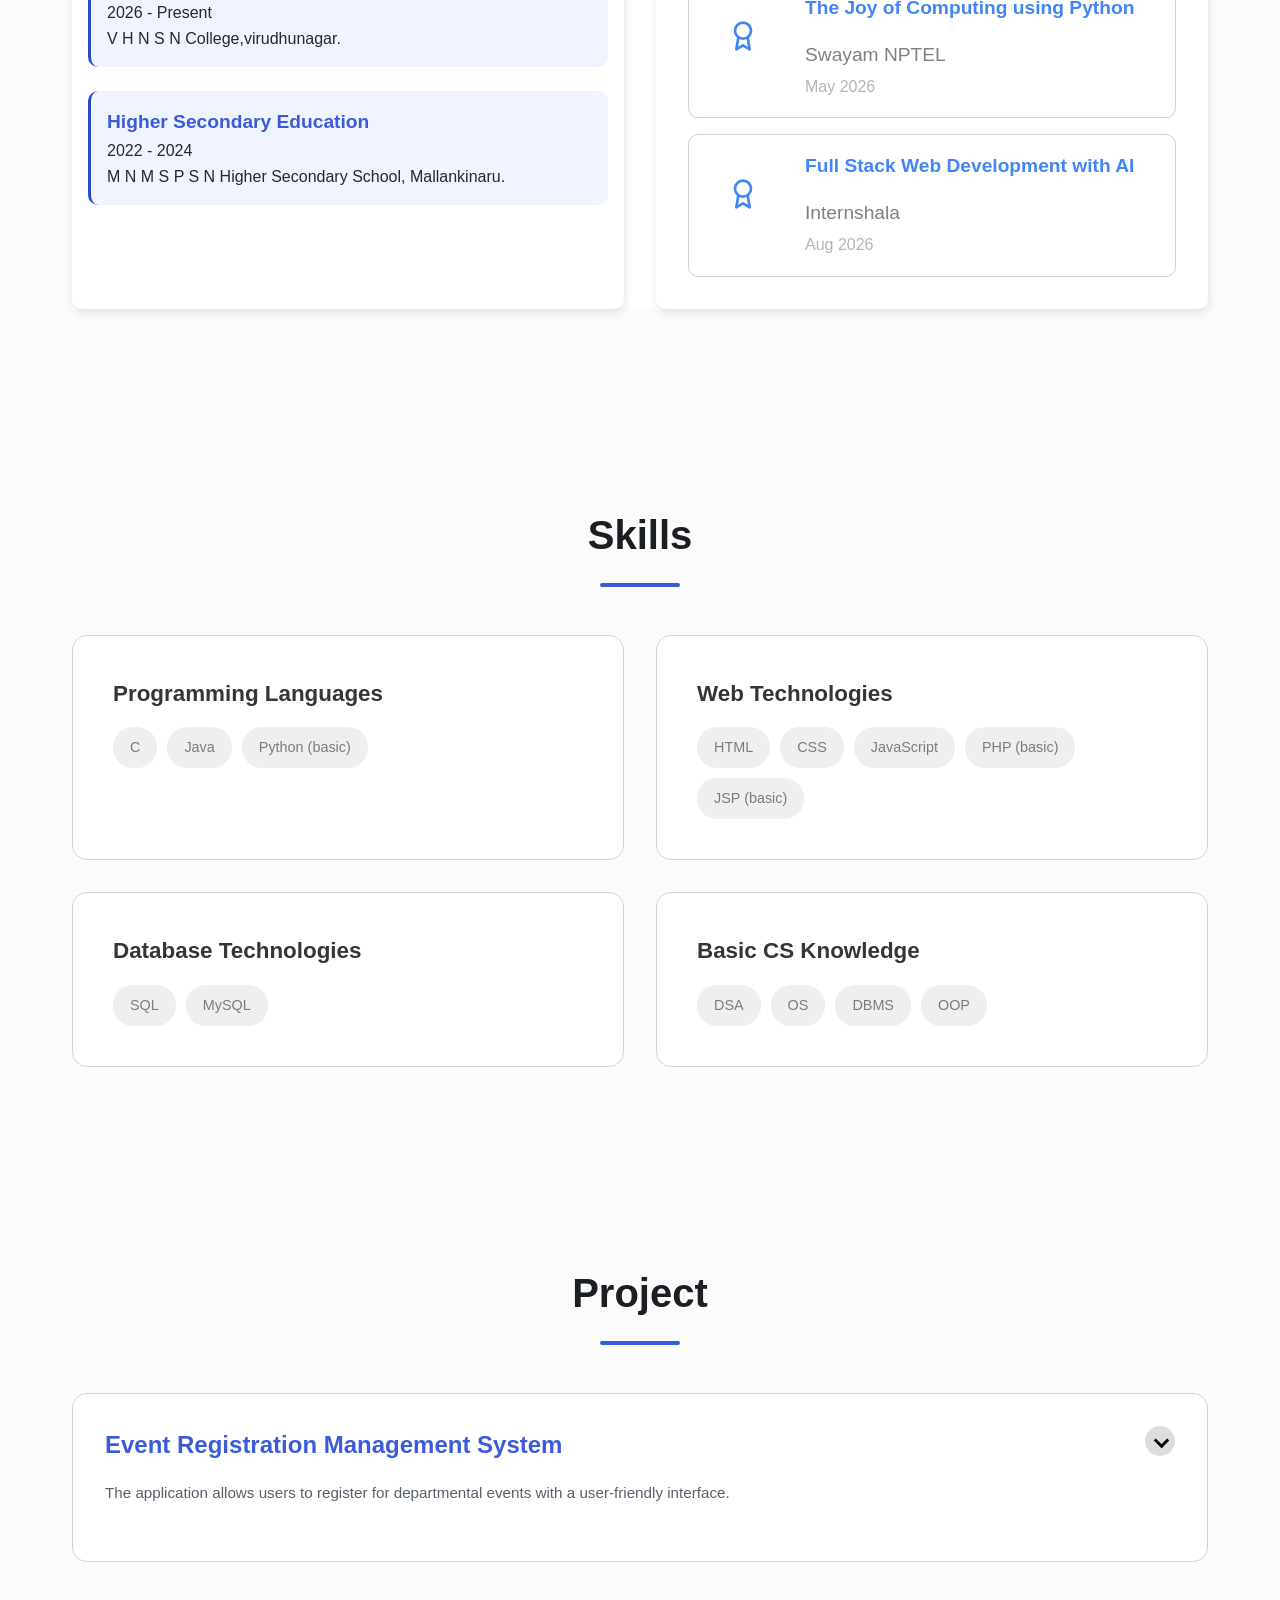
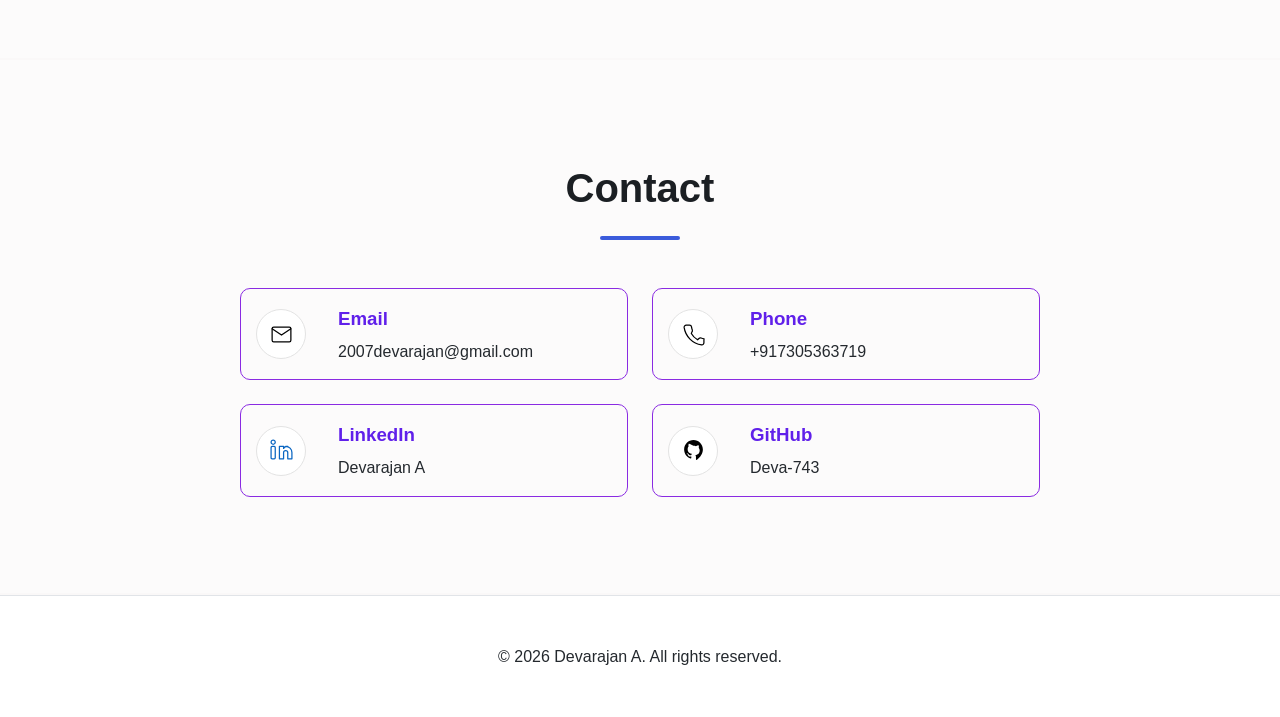
==== commit 5555d198: "html,css,js modify" ====
--- a/index.html
+++ b/index.html
@@ -104,7 +104,7 @@
     <section id="about">
         <div class="container">
             <h2 class="section-title">About Me</h2>
-            <div class="about-content">
+            <div class="about-content" style="grid-area:about;">
                 <div class="about-text">
                     <h3>My Journey</h3>
                     <p>I am Devarajan,Aspiring to be a full-stack developer who loves creating elegant and scalable web
@@ -114,7 +114,7 @@
                         and back-end development.
                     </p>
                 </div>
-                <div class="about-text">
+                <div class="about-text" style="grid-area:edu;">
                     <h3>Education</h3>
                     <div class="edu-content">
                         <div class="edu-item">
@@ -126,6 +126,71 @@
                             <p class="edu-title">Higher Secondary Education</p>
                             <p>2022 - 2024</p>
                             <p>M N M S P S N Higher Secondary School, Mallankinaru.</p>
+                        </div>
+                    </div>
+                </div>
+                <div class="certificate" style="grid-area:cert;">
+                    <h3>Certifications</h3>
+                    <div class="cert-items">
+                        <div class="item">
+                            <div class="icon-cert">
+                                <svg xmlns="http://www.w3.org/2000/svg" viewBox="0 0 24 24" fill="none"
+                                    stroke="currentColor" stroke-width="2" stroke-linecap="round"
+                                    stroke-linejoin="round">
+                                    <circle cx="12" cy="8" r="6" />
+                                    <path d="M15.477 12.89L17 22l-5-3-5 3 1.523-9.11" />
+                                </svg>
+                            </div>
+                            <div>
+                                <h3 class="cert-title">Programming in Java</h3>
+                                <p>Swayam NPTEL</p>
+                                <small>Nov 2025</small>
+                            </div>
+                        </div>
+                        <div class="item">
+                            <div class="icon-cert">
+                                <svg xmlns="http://www.w3.org/2000/svg" viewBox="0 0 24 24" fill="none"
+                                    stroke="currentColor" stroke-width="2" stroke-linecap="round"
+                                    stroke-linejoin="round">
+                                    <circle cx="12" cy="8" r="6" />
+                                    <path d="M15.477 12.89L17 22l-5-3-5 3 1.523-9.11" />
+                                </svg>
+                            </div>
+                            <div>
+                                <h3 class="cert-title">Problem Solving through in C</h3>
+                                <p>Swayam NPTEL</p>
+                                <small>May 2026</small>
+                            </div>
+                        </div>
+                        <div class="item">
+                            <div class="icon-cert">
+                                <svg xmlns="http://www.w3.org/2000/svg" viewBox="0 0 24 24" fill="none"
+                                    stroke="currentColor" stroke-width="2" stroke-linecap="round"
+                                    stroke-linejoin="round">
+                                    <circle cx="12" cy="8" r="6" />
+                                    <path d="M15.477 12.89L17 22l-5-3-5 3 1.523-9.11" />
+                                </svg>
+                            </div>
+                            <div>
+                                <h3 class="cert-title">The Joy of Computing using Python</h3>
+                                <p>Swayam NPTEL</p>
+                                <small>May 2026</small>
+                            </div>
+                        </div>
+                        <div class="item">
+                            <div class="icon-cert">
+                                <svg xmlns="http://www.w3.org/2000/svg" viewBox="0 0 24 24" fill="none"
+                                    stroke="currentColor" stroke-width="2" stroke-linecap="round"
+                                    stroke-linejoin="round">
+                                    <circle cx="12" cy="8" r="6" />
+                                    <path d="M15.477 12.89L17 22l-5-3-5 3 1.523-9.11" />
+                                </svg>
+                            </div>
+                            <div>
+                                <h3 class="cert-title">Full Stack Web Development with AI</h3>
+                                <p>Internshala</p>
+                                <small>Aug 2026</small>
+                            </div>
                         </div>
                     </div>
                 </div>
@@ -313,4 +378,4 @@
 
 </body>
 
-</html>
+</html>
--- a/profile.css
+++ b/profile.css
@@ -47,28 +47,29 @@
     color: #ffffff;
     border: 2px solid #3b5bdb;
     animation: popup 2s infinite ease-in-out;
-    transition: transform 4s ;
+    transition: transform 4s;
     box-shadow: 0 4px 10px #738cf0;
 }
+
 @keyframes popup {
-    0%{transform: translateY(0px);}
-    50%{transform: translateY(-5px);}
-    100%{transform: translateY(0px);}
-}
+    0% {
+        transform: translateY(0px);
+    }
+
+    50% {
+        transform: translateY(-5px);
+    }
+
+    100% {
+        transform: translateY(0px);
+    }
+}
+
 .btn-primary:hover {
     background-color: #2a4ac8;
     border-color: #2a4ac8;
 }
 
-.btn-outline {
-    background-color: transparent;
-    color: #3b5bdb;
-    border: 2px solid #3b5bdb;
-}
-
-.btn-outline:hover {
-    background-color: rgba(59, 91, 219, 0.05);
-}
 
 .btn-sm {
     padding: 0.6rem 1.2rem;
@@ -178,40 +179,40 @@
 }
 
 .home-text h1 {
-    color:rgb(100, 78, 244);
+    color: rgb(100, 78, 244);
     font-size: 3.5rem;
     line-height: 1.2;
 }
-.home-text p{
-    text-align:justify;
-}
+
 .home-image-placeholder {
     flex: 1;
     display: flex;
     justify-content: center;
     align-items: center;
 }
-.placeholder-avatar
-{
+
+.placeholder-avatar {
     height: 300px;
     width: 280px;
     overflow: hidden;
     border-radius: 50%;
     animation: glow 3s infinite alternate;
 }
+
 .placeholder-avatar img {
     object-fit: cover;
     height: 100%;
     width: 100%;
     background-color: #faf8f8;
     border-radius: 50%;
-    transition: filter 0.5s ease-in-out ,transform 0.4s ease-in-out;
-    
-}
-.placeholder-avatar:hover img
-{
+    transition: filter 0.5s ease-in-out, transform 0.4s ease-in-out;
+
+}
+
+.placeholder-avatar:hover img {
     transform: scale(1.2);
 }
+
 @keyframes glow {
     from {
         filter: drop-shadow(0 0 10px rgb(0, 255, 200));
@@ -227,47 +228,116 @@
     gap: 1rem;
     margin-top: 2rem;
 }
-.contact-icons
-{
+
+.contact-icons {
     padding-top: 2rem;
     display: flex;
-    justify-content:flex-start;
+    justify-content: flex-start;
     align-items: center;
     gap: 2rem;
 }
-.contact-icons :nth-child(1) .icon:hover{
+
+.contact-icons :nth-child(1) .icon:hover {
     transform: translateY(-4px);
-    color: rgb( 234, 67, 53);
-    border: 1px solid rgb( 234, 67, 53);
-    
-}
-.contact-icons :nth-child(2) .icon:hover{
+    color: rgb(234, 67, 53);
+    border: 1px solid rgb(234, 67, 53);
+}
+
+.contact-icons :nth-child(2) .icon:hover {
     transform: translateY(-4px);
-    color: #4285F4 ;
-    border: 1px solid #4285F4 ;
-}
-.contact-icons :nth-child(3) .icon:hover{
+    color: #4285F4;
+    border: 1px solid #4285F4;
+}
+
+.contact-icons :nth-child(3) .icon:hover {
     transform: translateY(-4px);
-    color: #34A853 ;
-    border: 1px solid #34A853 ;
-}
+    color: #34A853;
+    border: 1px solid #34A853;
+}
+
 /* --- About Me Section --- */
 #about .about-content {
     display: grid;
     grid-template-columns: 1fr 1fr;
-    gap: 3rem;
+    grid-template-rows:auto auto;
+    grid-template-areas:
+        "text cert"
+        "edu cert";
+    gap: 2rem;
+    background-color: white;
 }
 
 .about-text h3 {
     font-size: 1.8rem;
-    margin-bottom: 1.5rem;
     text-align: center;
 }
-.about-text{
+
+.about-text {
+    background-color: white;
+    padding: 1rem;
+    box-shadow: 1px 4px 10px rgba(0, 0, 0, 0.1);
+    border-radius: 10px;
     text-align: justify;
 }
-.edu-content {
-    margin-top: 2rem;
+.certificate{
+    background-color: white;
+    padding: 1rem;
+    border-radius: 10px;
+    box-shadow: 1px 4px 10px rgba(0, 0, 0, 0.1);
+    font-size: 1.8rem;
+    text-align: center;
+}
+.cert-items
+{
+    padding: 1rem;
+    border-radius: 10px;
+    background-color: white;
+    display: grid;
+    grid-template-columns: 1fr;
+    gap: 1rem;
+}
+.item
+{
+    display: grid;
+    grid-template-columns: 100px 2fr;
+    text-align: justify;
+    font-size: 1.2rem;
+    padding: 1rem;
+    border-radius: 10px;
+    border: 1px solid lightgray;
+    background-color: white;
+}
+.icon-cert
+{
+    width:44px;
+    height:44px;
+    color: #4285F4;
+    position: relative;
+    text-align: center;
+}
+.item:hover
+{
+    border: 1px solid #4285F4;
+}
+.item p
+{
+    color: gray;
+}
+.item small
+{
+    color: rgb(181, 181, 181);
+}
+.cert-title
+{
+    font-size:1.2rem;
+    color:#4285F4;
+}
+.icon-cert svg
+{
+    position: absolute;
+    top: 60%;
+    width: 32px;
+    height: 32px;
 }
 
 .edu-item {
@@ -284,21 +354,6 @@
     color: #3b5bdb;
 }
 
-
-@keyframes border-spin {
-    0% {
-        background-position: 0% 50%;
-    }
-
-    50% {
-        background-position: 100% 0%;
-    }
-
-    100% {
-        background-position: 0% 50%;
-    }
-}
-
 /* --- Skills & Tech Stack --- */
 #skills .skills-grid {
     display: grid;
@@ -308,27 +363,20 @@
 
 .skill-card {
     position: relative;
-    background-color: rgb(249, 249, 247);
+    background-color: white;
     padding: 2.5rem;
     border-radius: 15px;
-    box-shadow: 0 4px 10px rgba(0, 0, 0, 0.03);
-    transition: transform 0.2s, box-shadow 0.2s;
-}
-
-.skill-card::before,
-.project-card::before {
-    content: "";
-    position: absolute;
-    inset: -3px;
-    background: linear-gradient(45deg, #3b5bdb, #7c3aed, #06b6d4, #f84e4e, #3b5bdb);
-    background-size: 250% 250%; 
-    animation: border-spin 3s linear infinite;
-    z-index: -1;
-}
-
+    border:1px solid lightgray;
+    transition: 0.3s transform, 0.3s box-shadow;
+}
+.skill-card:hover {
+    box-shadow: 0 4px 20px rgba(0, 0, 0, 0.1);
+    transform: translateY(-5px);
+    border: 1px solid #3b5bdb;
+}
 .skill-card h4 {
     font-size: 1.4rem;
-    color: #3b5bdb;
+    color: rgb(53, 53, 53);
     margin-bottom: 1rem;
 }
 
@@ -340,9 +388,9 @@
 }
 
 .tag {
-    background-color: #e0e7ff;
+    background-color: rgb(240, 238, 238);
     /* Light blue background */
-    color: #3730a3;
+    color: rgb(124, 123, 123);
     /* Dark blue text */
     padding: 8px 16px;
     border-radius: 20px;
@@ -355,9 +403,8 @@
 }
 
 .tag:hover {
-    background-color: #4169E1;
-    color: #ffffff;
-    transform: scale(1.05);
+    color: #0033ff;
+    border: 1px solid #3b5bdb;
 }
 
 /* Projects */
@@ -372,12 +419,13 @@
 .project-card {
     position: relative;
     background-color: #ffffff;
-    border-radius: 20px;
-    box-shadow: 0 5px 15px rgba(0, 0, 0, 0.05);
-    transition: transform 0.2s, box-shadow 0.2s;
+    border-radius: 15px;
     width: 100%;
-}
-
+    border: 1px solid lightgray;
+}
+.project-card:hover {
+    border: 1px solid #3b5bdb;
+}
 .project-info {
     padding: 2rem;
     text-align: left;
@@ -418,9 +466,7 @@
     width: 8px;
     height: 8px;
 }
-.project-card:hover .arrow-down {
-    background-color: #e4dfe8;
-}
+
 .project-overview {
     display: flex;
     flex-direction: column;
@@ -447,6 +493,7 @@
     align-items: center;
     transition: 0.3s ease;
 }
+
 .icon {
     width: 50px;
     height: 50px;
@@ -458,10 +505,12 @@
     border-radius: 50%;
     transition: background-color 0.3s ease, transform 0.3s ease;
 }
+
 .contact-det h3 {
     color: #6020ea;
     margin-bottom: 0.3rem;
 }
+
 /* --- Footer --- */
 footer {
     background-color: #ffffff;
@@ -505,7 +554,12 @@
     header {
         top: 30px;
     }
-
+    #about .about-content {
+    grid-template-areas:
+        "text"
+        "edu"
+        "cert";
+}
     #skills .skills-grid {
         grid-template-columns: 1fr;
 
@@ -556,17 +610,18 @@
     .home-image-placeholder {
         order: 1;
     }
-    .placeholder-avatar
-    {
+
+    .placeholder-avatar {
         width: 250px;
         height: 250px;
     }
-    .placeholder-avatar img
-    {
+
+    .placeholder-avatar img {
         width: 250px;
         height: 250px;
         object-fit: cover;
     }
+
     .nav-links {
         display: none;
     }
@@ -593,11 +648,12 @@
     #contact .contact-form {
         grid-template-columns: 1fr;
     }
-    .contact-icons
-    {
+
+    .contact-icons {
         justify-content: center;
     }
+
     .arrow-down {
         width: 70px;
     }
-}
+}
